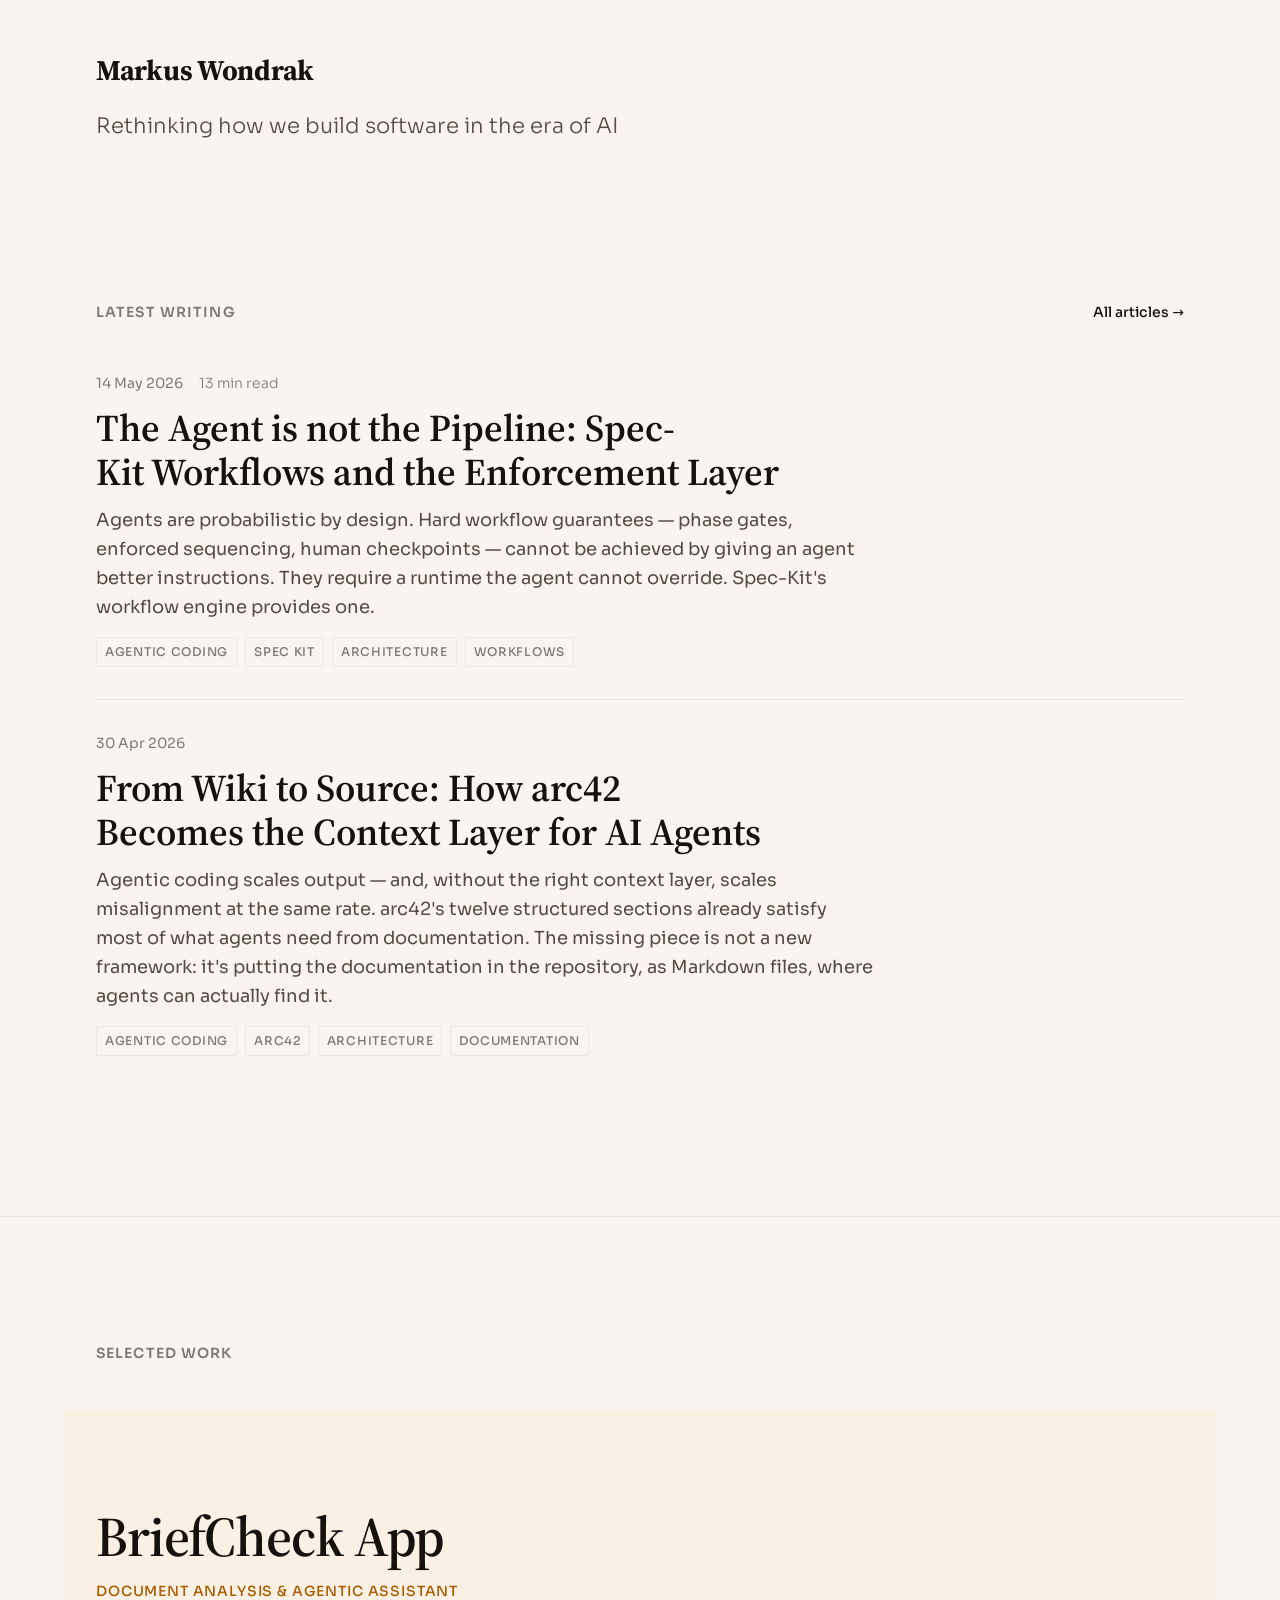
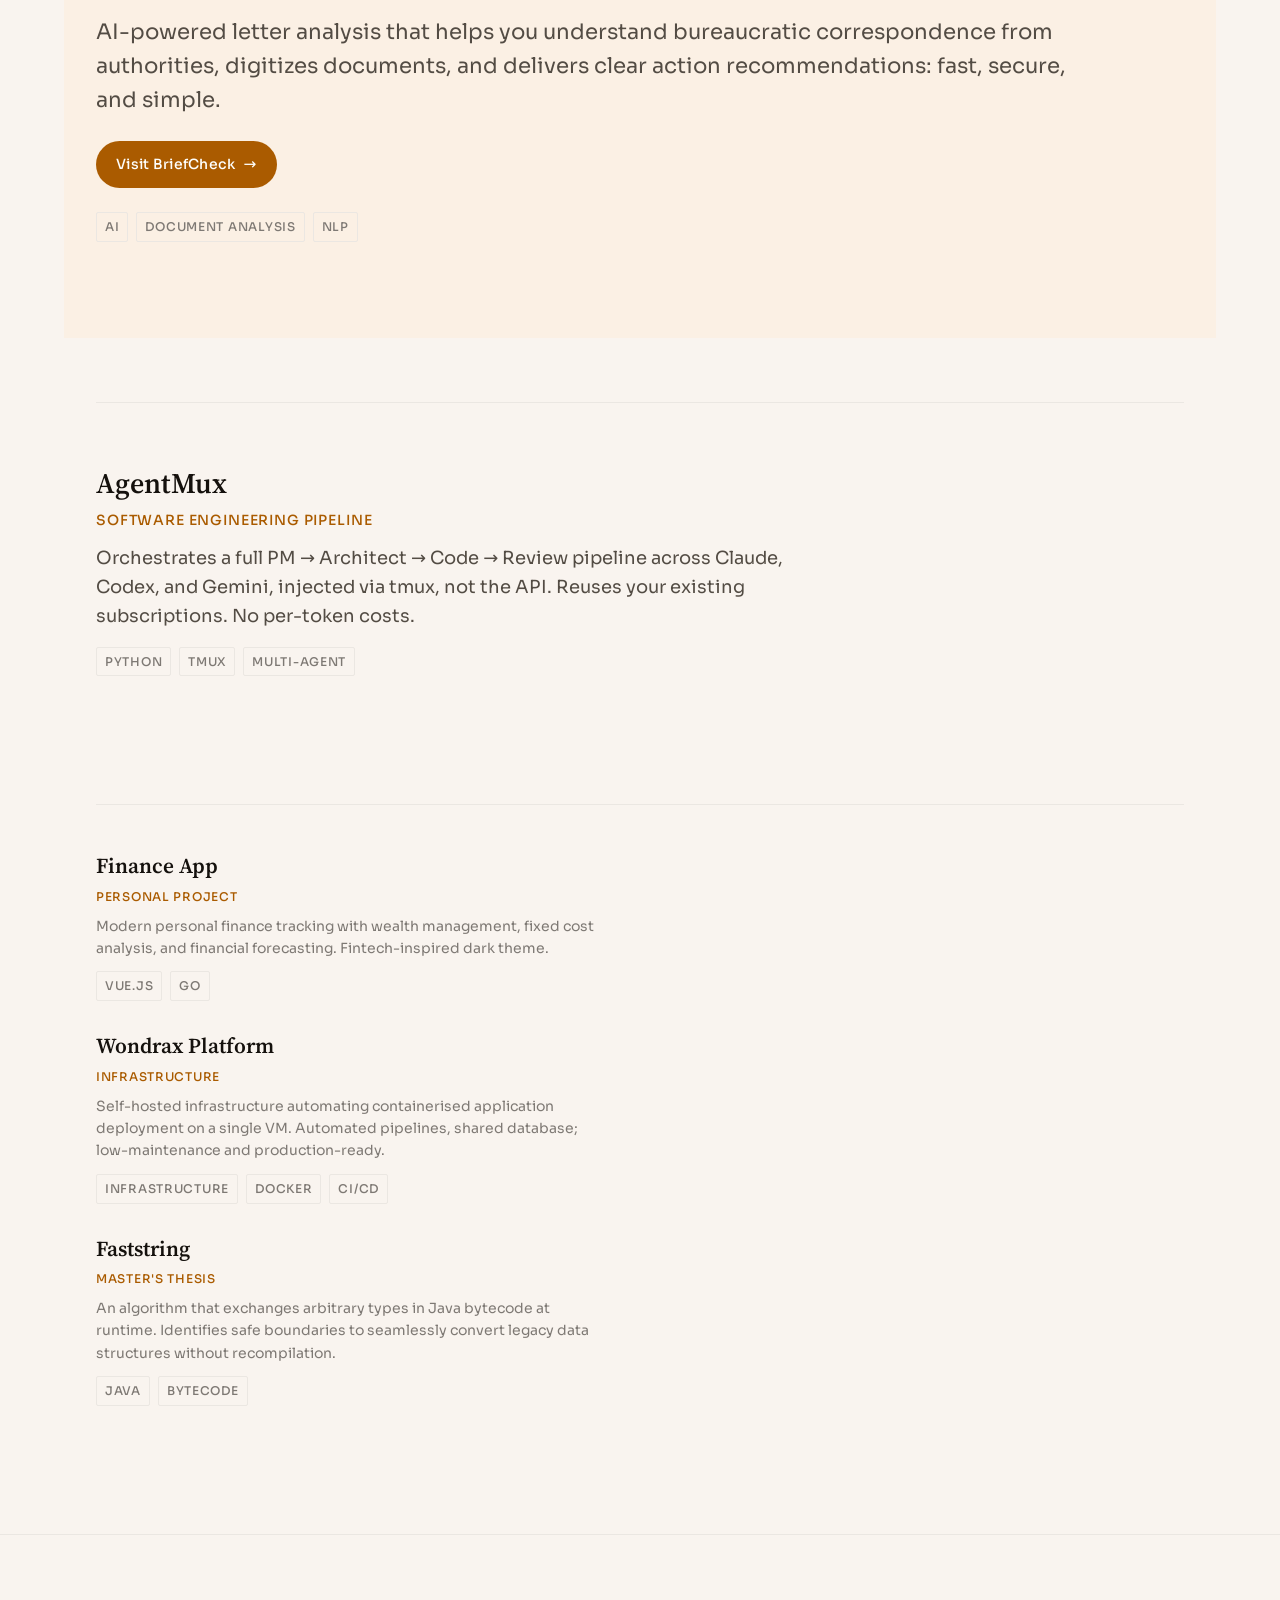
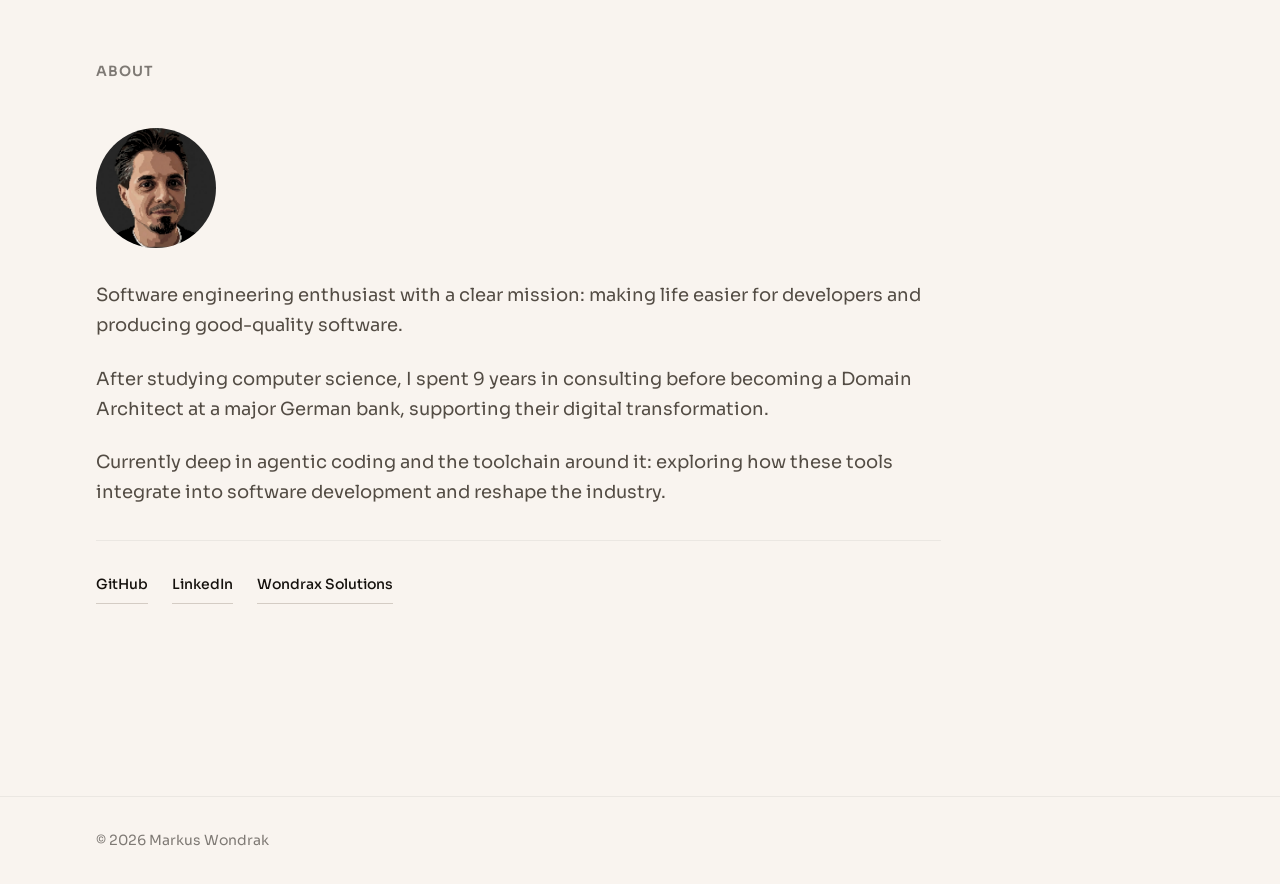
==== index.html @ ba55b4f7 "last fixes" ====
<!DOCTYPE html>
<html lang="en">
<head>
  <meta charset="UTF-8">
  <script>document.documentElement.classList.add('js-enabled');</script>
  <meta name="viewport" content="width=device-width, initial-scale=1.0">
  <title>Markus Wondrak — Domain Architect</title>
  <meta name="description" content="Markus Wondrak, Domain Architect & Software Engineering at Heart. Writing on agentic coding, software architecture, and building meaningful tools.">
  <link rel="icon" type="image/svg+xml" href="favicon.svg">
  <link rel="preconnect" href="https://fonts.googleapis.com">
  <link rel="preconnect" href="https://fonts.gstatic.com" crossorigin>
  <link href="https://fonts.googleapis.com/css2?family=Source+Serif+4:ital,opsz,wght@0,8..60,400;0,8..60,600;0,8..60,700;1,8..60,400&family=Sora:wght@300;400;500;600&display=swap" rel="stylesheet">
  <link rel="stylesheet" href="css/styles.css?v=4">
</head>
<body>
  <div class="page-wrapper">
    <header class="masthead">
    <div class="container">
      <a href="/" class="logo">Markus Wondrak</a>
      <p class="tagline">Rethinking how we build software in the era of AI</p>
    </div>
  </header>

  <main>
    <section class="section writing reveal" aria-labelledby="writing-heading">
      <div class="container">
        <div class="section-title-row">
          <h2 id="writing-heading" class="section-title">Latest Writing</h2>
          <a href="blog.html" class="section-title-link">All articles →</a>
        </div>
        <!-- ARTICLES:START -->
        <article class="article-teaser reveal">
          <div class="article-meta">
            <time datetime="2026-05-14">14 May 2026</time>
            <span class="reading-time">13 min read</span>
          </div>
          <h3 class="article-title">
            <a href="articles/deterministic-pipelines.html">The Agent is not the Pipeline: Spec-Kit Workflows and the Enforcement Layer</a>
          </h3>
          <p class="article-excerpt">Agents are probabilistic by design. Hard workflow guarantees — phase gates, enforced sequencing, human checkpoints — cannot be achieved by giving an agent better instructions. They require a runtime the agent cannot override. Spec-Kit&#x27;s workflow engine provides one.</p>
          <div class="article-tags">
            <span class="article-tag">Agentic Coding</span>
            <span class="article-tag">Spec Kit</span>
            <span class="article-tag">Architecture</span>
            <span class="article-tag">Workflows</span>
          </div>
        </article>

        <article class="article-teaser reveal">
          <div class="article-meta">
            <time datetime="2026-04-30">30 Apr 2026</time>
          </div>
          <h3 class="article-title">
            <a href="articles/documentation-agentic-coding.html">From Wiki to Source: How arc42 Becomes the Context Layer for AI Agents</a>
          </h3>
          <p class="article-excerpt">Agentic coding scales output — and, without the right context layer, scales misalignment at the same rate. arc42&#x27;s twelve structured sections already satisfy most of what agents need from documentation. The missing piece is not a new framework: it&#x27;s putting the documentation in the repository, as Markdown files, where agents can actually find it.</p>
          <div class="article-tags">
            <span class="article-tag">Agentic Coding</span>
            <span class="article-tag">arc42</span>
            <span class="article-tag">Architecture</span>
            <span class="article-tag">Documentation</span>
          </div>
        </article>
        <!-- ARTICLES:END -->
      </div>
    </section>

    <section class="section work reveal" aria-labelledby="work-heading">
      <div class="container">
        <h2 id="work-heading" class="section-title">Selected Work</h2>

        <div class="work-primary">
          <article class="work-item work-item--primary reveal">
            <h3 class="work-name">
              <a href="https://briefcheck.app/" target="_blank" rel="noopener noreferrer">BriefCheck App</a>
            </h3>
            <p class="work-role">Document Analysis & Agentic Assistant</p>
            <p class="work-description">AI-powered letter analysis that helps you understand bureaucratic correspondence from authorities, digitizes documents, and delivers clear action recommendations: fast, secure, and simple.</p>
            <a href="https://briefcheck.app/" class="work-cta" target="_blank" rel="noopener noreferrer">Visit BriefCheck</a>
            <div class="work-tags">
              <span class="work-tag">AI</span>
              <span class="work-tag">Document Analysis</span>
              <span class="work-tag">NLP</span>
            </div>
          </article>
        </div>

        <div class="work-secondary">
          <article class="work-item work-item--secondary reveal">
            <h3 class="work-name">
              <a href="https://github.com/markuswondrak/AgentMux/" target="_blank" rel="noopener noreferrer">AgentMux</a>
            </h3>
            <p class="work-role">Software Engineering Pipeline</p>
            <p class="work-description">Orchestrates a full PM → Architect → Code → Review pipeline across Claude, Codex, and Gemini, injected via tmux, not the API. Reuses your existing subscriptions. No per-token costs.</p>
            <div class="work-tags">
              <span class="work-tag">Python</span>
              <span class="work-tag">tmux</span>
              <span class="work-tag">Multi-Agent</span>
            </div>
          </article>
        </div>

        <div class="work-tertiary">
          <div class="work-list work-list--tertiary">
            <article class="work-item reveal">
              <h3 class="work-name">
                <a href="https://github.com/markuswondrak/finance-app" target="_blank" rel="noopener noreferrer">Finance App</a>
              </h3>
              <p class="work-role">Personal Project</p>
              <p class="work-description">Modern personal finance tracking with wealth management, fixed cost analysis, and financial forecasting. Fintech-inspired dark theme.</p>
              <div class="work-tags">
                <span class="work-tag">Vue.js</span>
                <span class="work-tag">Go</span>
              </div>
            </article>

            <article class="work-item reveal">
              <h3 class="work-name">
                <a href="https://github.com/markuswondrak/wondrax-plattform" target="_blank" rel="noopener noreferrer">Wondrax Platform</a>
              </h3>
              <p class="work-role">Infrastructure</p>
              <p class="work-description">Self-hosted infrastructure automating containerised application deployment on a single VM. Automated pipelines, shared database; low-maintenance and production-ready.</p>
              <div class="work-tags">
                <span class="work-tag">Infrastructure</span>
                <span class="work-tag">Docker</span>
                <span class="work-tag">CI/CD</span>
              </div>
            </article>

            <article class="work-item reveal">
              <h3 class="work-name">
                <a href="https://github.com/markuswondrak/faststring" target="_blank" rel="noopener noreferrer">Faststring</a>
              </h3>
              <p class="work-role">Master's Thesis</p>
              <p class="work-description">An algorithm that exchanges arbitrary types in Java bytecode at runtime. Identifies safe boundaries to seamlessly convert legacy data structures without recompilation.</p>
              <div class="work-tags">
                <span class="work-tag">Java</span>
                <span class="work-tag">Bytecode</span>
              </div>
            </article>
          </div>
        </div>
      </div>
    </section>

    <section class="section about reveal" aria-labelledby="about-heading">
      <div class="container">
        <h2 id="about-heading" class="section-title">About</h2>
        <div class="about-content">
          <img src="me.png" alt="Markus Wondrak" class="about-photo" width="120" height="120" loading="lazy">
          <p>Software engineering enthusiast with a clear mission: making life easier for developers and producing good-quality software.</p>
          <p>After studying computer science, I spent 9 years in consulting before becoming a Domain Architect at a major German bank, supporting their digital transformation.</p>
          <p>Currently deep in agentic coding and the toolchain around it: exploring how these tools integrate into software development and reshape the industry.</p>
          <div class="about-contact">
            <a href="https://github.com/markuswondrak" class="contact-link" target="_blank" rel="noopener noreferrer">GitHub</a>
            <a href="https://www.linkedin.com/in/markus-wondrak-53b1881a3/" class="contact-link" target="_blank" rel="noopener noreferrer">LinkedIn</a>
            <a href="https://wondrax-solutions.com" class="contact-link" target="_blank" rel="noopener noreferrer">Wondrax Solutions</a>
          </div>
        </div>
      </div>
    </section>
  </main>

  <footer class="site-footer">
    <div class="container">
      <p>© 2026 Markus Wondrak</p>
    </div>
  </footer>
  </div>

  <script>
    const revealElements = document.querySelectorAll('.reveal');
    if (revealElements.length > 0) {
      const revealObserver = new IntersectionObserver((entries) => {
        entries.forEach(entry => {
          if (entry.isIntersecting) {
            entry.target.classList.add('is-visible');
            revealObserver.unobserve(entry.target);
          }
        });
      }, {
        threshold: 0.1,
        rootMargin: '0px 0px -40px 0px'
      });
      revealElements.forEach(el => revealObserver.observe(el));
    }

    const magnetBtn = document.querySelector('.work-cta');
    if (magnetBtn) {
      const magnetRadius = 150;
      const magnetStrength = 0.3;

      magnetBtn.addEventListener('mousemove', (e) => {
        const rect = magnetBtn.getBoundingClientRect();
        const centerX = rect.left + rect.width / 2;
        const centerY = rect.top + rect.height / 2;
        const distX = e.clientX - centerX;
        const distY = e.clientY - centerY;
        const distance = Math.sqrt(distX * distX + distY * distY);

        if (distance < magnetRadius) {
          const factor = 1 - (distance / magnetRadius);
          const moveX = distX * magnetStrength * factor;
          const moveY = distY * magnetStrength * factor;
          magnetBtn.style.transform = `translate(${moveX}px, ${moveY}px)`;
        }
      });

      magnetBtn.addEventListener('mouseleave', () => {
        magnetBtn.style.transform = '';
      });
    }
  </script>
</body>
</html>
---- css/styles.css ----
:root {
  /* Color System - OKLCH, warm neutrals tinted toward ochre */
  --color-bg: oklch(97% 0.008 70);
  --color-bg-elevated: oklch(100% 0.005 70);
  --color-text: oklch(18% 0.01 70);
  --color-text-secondary: oklch(42% 0.015 70);
  --color-text-tertiary: oklch(58% 0.01 70);
  --color-accent: oklch(55% 0.16 70);
  --color-accent-hover: oklch(48% 0.18 70);
  --color-accent-subtle: oklch(94% 0.04 70);
  --color-border: oklch(85% 0.015 70);
  --color-border-subtle: oklch(93% 0.008 70);

  /* Typography */
  --font-display: "Source Serif 4", Georgia, "Times New Roman", serif;
  --font-body: Sora, -apple-system, BlinkMacSystemFont, "Segoe UI", system-ui, sans-serif;

  /* Type Scale - Perfect Fourth (1.333) */
  --text-xs: 0.75rem;
  --text-sm: 0.875rem;
  --text-base: 1.125rem;
  --text-lg: 1.333rem;
  --text-xl: 1.777rem;
  --text-2xl: 2.369rem;
  --text-3xl: clamp(2.369rem, 5vw + 1rem, 3.157rem);

  /* Spacing - 4pt base */
  --space-1: 0.25rem;
  --space-2: 0.5rem;
  --space-3: 0.75rem;
  --space-4: 1rem;
  --space-5: 1.25rem;
  --space-6: 1.5rem;
  --space-8: 2rem;
  --space-12: 3rem;
  --space-16: 4rem;
  --space-24: 6rem;
  --space-32: 8rem;

  /* Layout */
  --container-max: 72rem;
  --container-narrow: 65ch;
  --radius-sm: 2px;
  --radius-md: 4px;

  /* Motion */
  --ease-out: cubic-bezier(0.25, 1, 0.5, 1);
  --duration-fast: 150ms;
  --duration-base: 250ms;
}

/* Reset */
*, *::before, *::after {
  box-sizing: border-box;
  margin: 0;
  padding: 0;
}

html {
  font-size: 100%;
  -webkit-font-smoothing: antialiased;
  -moz-osx-font-smoothing: grayscale;
  text-rendering: optimizeLegibility;
  scroll-behavior: smooth;
}

body {
  font-family: var(--font-body);
  font-size: var(--text-base);
  font-weight: 400;
  line-height: 1.65;
  color: var(--color-text);
  background-color: var(--color-bg);
  min-height: 100vh;
}

/* Page wrapper */
.page-wrapper {
  position: relative;
  min-height: 100vh;
}

/* Typography */
h1, h2, h3, h4 {
  font-family: var(--font-display);
  font-weight: 600;
  line-height: 1.2;
  text-wrap: balance;
  color: var(--color-text);
}

h1 { font-size: var(--text-3xl); }
h2 { font-size: var(--text-2xl); }
h3 { font-size: var(--text-xl); }

p {
  text-wrap: pretty;
  max-width: var(--container-narrow);
}

a {
  color: var(--color-accent);
  text-decoration: none;
  transition: color var(--duration-fast) var(--ease-out);
}

a:hover {
  color: var(--color-accent-hover);
  text-decoration: underline;
  text-underline-offset: 0.15em;
}

a:focus-visible {
  outline: 2px solid var(--color-accent);
  outline-offset: 2px;
  border-radius: var(--radius-sm);
}

/* Reading Progress Indicator */
.reading-progress {
  position: fixed;
  top: 0;
  left: 0;
  width: 0%;
  height: 3px;
  background: var(--color-accent);
  z-index: 1000;
  transition: width 0.1s linear;
}

/* Layout */
.container {
  width: 100%;
  max-width: var(--container-max);
  margin-inline: auto;
  padding-inline: var(--space-6);
}

.container--narrow {
  max-width: var(--container-narrow);
}

.section {
  padding-block: var(--space-32);
}

.section + .section {
  border-top: 1px solid var(--color-border-subtle);
}

/* Masthead */
.masthead {
  padding-block: var(--space-12) var(--space-8);
}

.masthead--compact {
  padding-block: var(--space-6);
}

.logo {
  font-family: var(--font-display);
  font-size: var(--text-xl);
  font-weight: 700;
  color: var(--color-text);
  text-decoration: none;
  letter-spacing: -0.01em;
}

.logo:hover {
  color: var(--color-accent);
  text-decoration: none;
}

.tagline {
  font-family: var(--font-body);
  font-size: var(--text-lg);
  font-weight: 300;
  color: var(--color-text-secondary);
  margin-top: var(--space-4);
  line-height: 1.4;
  max-width: 45ch;
}

/* Section Titles */
.section-title-row {
  display: flex;
  align-items: baseline;
  justify-content: space-between;
  gap: var(--space-6);
  margin-bottom: var(--space-12);
}

.section-title {
  font-size: var(--text-sm);
  font-family: var(--font-body);
  font-weight: 600;
  text-transform: uppercase;
  letter-spacing: 0.08em;
  color: var(--color-text-tertiary);
  margin-bottom: var(--space-12);
}

.section-title-row .section-title {
  margin-bottom: 0;
}

.section-title-link {
  font-size: var(--text-sm);
  font-family: var(--font-body);
  font-weight: 500;
  color: var(--color-text);
  text-decoration: none;
  white-space: nowrap;
}

.section-title-link:hover {
  color: var(--color-accent);
  text-decoration: none;
}

/* Article Teasers */
.article-teaser {
  padding-block: var(--space-8);
  border-bottom: 1px solid var(--color-border-subtle);
}

.article-teaser:first-of-type {
  padding-top: 0;
}

.article-teaser:last-child {
  border-bottom: none;
}

.article-meta {
  font-size: var(--text-sm);
  color: var(--color-text-tertiary);
  margin-bottom: var(--space-3);
  display: flex;
  gap: var(--space-4);
  align-items: center;
}

.reading-time {
  font-weight: 300;
}

.article-teaser .article-title {
  font-size: var(--text-2xl);
  font-weight: 600;
  margin-bottom: var(--space-3);
  line-height: 1.15;
}

.article-teaser .article-title a {
  color: var(--color-text);
  text-decoration: none;
}

.article-teaser .article-title a:hover {
  color: var(--color-accent);
  text-decoration: none;
}

.article-excerpt {
  font-size: var(--text-base);
  color: var(--color-text-secondary);
  line-height: 1.6;
  max-width: 60ch;
  margin-bottom: var(--space-4);
}

/* Tags */
.article-tags,
.work-tags {
  display: flex;
  flex-wrap: wrap;
  gap: var(--space-2);
}

.article-tag,
.work-tag {
  font-family: var(--font-body);
  font-size: var(--text-xs);
  font-weight: 500;
  letter-spacing: 0.06em;
  text-transform: uppercase;
  color: var(--color-text-tertiary);
  border: 1px solid var(--color-border-subtle);
  padding: var(--space-1) var(--space-2);
  border-radius: var(--radius-sm);
}

/* Work Section */
.work-list {
  display: grid;
  gap: var(--space-12);
}

.work-item {
  padding-bottom: var(--space-8);
  border-bottom: 1px solid var(--color-border-subtle);
}

.work-item:last-child {
  border-bottom: none;
  padding-bottom: 0;
}

/* Work Hierarchy */

.work-primary {
  background-color: oklch(96% 0.02 70);
  margin-inline: calc(-1 * var(--space-6));
  padding: var(--space-24) var(--space-6);
  margin-bottom: var(--space-16);
}

.work-item--primary .work-name {
  font-size: clamp(2.369rem, 5vw + 1rem, 3.5rem);
  line-height: 1.1;
  letter-spacing: -0.02em;
  margin-bottom: var(--space-3);
}

.work-item--primary .work-description {
  max-width: 65ch;
  font-size: var(--text-lg);
  line-height: 1.6;
  margin-bottom: var(--space-6);
}

.work-cta {
  display: inline-flex;
  align-items: center;
  gap: var(--space-2);
  font-family: var(--font-body);
  font-size: var(--text-sm);
  font-weight: 500;
  letter-spacing: 0.02em;
  color: var(--color-bg-elevated);
  background-color: var(--color-accent);
  padding: var(--space-3) var(--space-5);
  border-radius: 999px;
  text-decoration: none;
  margin-bottom: var(--space-6);
  transition: background-color var(--duration-fast) var(--ease-out), transform var(--duration-base) var(--ease-out);
  will-change: transform;
}

.work-cta:focus-visible {
  outline: 2px solid var(--color-accent);
  outline-offset: 3px;
  border-radius: 999px;
  text-decoration: none;
}

.work-cta:active {
  transform: scale(0.97);
}

.work-cta::after {
  content: '\2192';
  font-family: system-ui, -apple-system, BlinkMacSystemFont, 'Segoe UI', sans-serif;
  font-size: 1.1em;
  line-height: 1;
}

.work-cta:hover {
  background-color: var(--color-accent-hover);
  color: var(--color-bg-elevated);
  text-decoration: none;
}

.work-secondary {
  padding-block: var(--space-16);
  border-top: 1px solid var(--color-border-subtle);
  margin-bottom: var(--space-16);
}

.work-item--secondary .work-name {
  font-size: var(--text-xl);
}

.work-tertiary {
  border-top: 1px solid var(--color-border-subtle);
  padding-top: var(--space-12);
}

.work-list--tertiary {
  gap: var(--space-8);
}

.work-list--tertiary .work-item {
  border-bottom: none;
  padding-bottom: 0;
}

.work-list--tertiary .work-name {
  font-size: var(--text-lg);
  margin-bottom: var(--space-2);
}

.work-list--tertiary .work-role {
  font-size: var(--text-xs);
  margin-bottom: var(--space-2);
}

.work-list--tertiary .work-description {
  font-size: var(--text-sm);
  color: var(--color-text-tertiary);
  max-width: 50ch;
  margin-bottom: var(--space-3);
}

.work-name {
  font-size: var(--text-xl);
  font-weight: 600;
  margin-bottom: var(--space-2);
}

.work-name a {
  color: var(--color-text);
  text-decoration: none;
}

.work-name a:hover {
  color: var(--color-accent);
  text-decoration: none;
}

.work-role {
  font-size: var(--text-sm);
  font-weight: 500;
  color: var(--color-accent);
  text-transform: uppercase;
  letter-spacing: 0.06em;
  margin-bottom: var(--space-3);
}

.work-description {
  color: var(--color-text-secondary);
  line-height: 1.6;
  max-width: 55ch;
  margin-bottom: var(--space-4);
}

/* About Section */
.about-content {
  max-width: var(--container-narrow);
}

.about-photo {
  width: 120px;
  height: 120px;
  object-fit: cover;
  border-radius: 50%;
  margin-bottom: var(--space-6);
  filter: grayscale(30%) contrast(1.05);
}

.about-content p {
  margin-bottom: var(--space-6);
  color: var(--color-text-secondary);
}

.about-content p:last-of-type {
  margin-bottom: var(--space-8);
}

.about-contact {
  display: flex;
  flex-wrap: wrap;
  gap: var(--space-6);
  padding-top: var(--space-6);
  border-top: 1px solid var(--color-border-subtle);
}

.contact-link {
  font-size: var(--text-sm);
  font-weight: 500;
  color: var(--color-text);
  text-decoration: none;
  padding: var(--space-2) 0;
  position: relative;
}

.contact-link::after {
  content: '';
  position: absolute;
  bottom: 0;
  left: 0;
  width: 100%;
  height: 1px;
  background-color: var(--color-border);
  transition: background-color var(--duration-fast) var(--ease-out);
}

.contact-link:hover {
  color: var(--color-accent);
  text-decoration: none;
}

.contact-link:hover::after {
  background-color: var(--color-accent);
}

/* Footer */
.site-footer {
  padding-block: var(--space-8);
  border-top: 1px solid var(--color-border-subtle);
  margin-top: var(--space-16);
}

.site-footer p {
  font-size: var(--text-sm);
  color: var(--color-text-tertiary);
  max-width: none;
}

/* Article Page */
.article-page {
  padding-block: var(--space-8) var(--space-24);
}

.article-header {
  margin-bottom: var(--space-16);
  padding-bottom: var(--space-8);
}

.article-header .article-meta {
  margin-bottom: var(--space-6);
  font-size: var(--text-sm);
}

.article-headline {
  font-size: clamp(2.369rem, 6vw + 1rem, 3.5rem);
  font-weight: 700;
  line-height: 1.1;
  margin-bottom: var(--space-6);
  letter-spacing: -0.02em;
}

.article-lead {
  font-size: var(--text-lg);
  font-weight: 300;
  color: var(--color-text-secondary);
  line-height: 1.5;
  max-width: 55ch;
}

/* Article Hero Image */
.article-hero {
  margin-top: var(--space-8);
  margin-bottom: var(--space-12);
  border-radius: var(--radius-md);
  overflow: hidden;
  cursor: zoom-in;
}

.article-hero img {
  display: block;
  width: 100%;
  max-height: 600px;
  height: auto;
  transition: transform var(--duration-base) var(--ease-out);
}

.article-hero:hover img {
  transform: scale(1.02);
}

/* Lightbox */
.lightbox {
  position: fixed;
  top: 0;
  left: 0;
  width: 100%;
  height: 100%;
  background: rgba(0, 0, 0, 0.9);
  display: flex;
  align-items: center;
  justify-content: center;
  z-index: 1000;
  opacity: 0;
  visibility: hidden;
  transition: opacity var(--duration-base) var(--ease-out), visibility var(--duration-base) var(--ease-out);
  cursor: zoom-out;
}

.lightbox.is-active {
  opacity: 1;
  visibility: visible;
}

.lightbox img {
  max-width: 90vw;
  max-height: 90vh;
  object-fit: contain;
  border-radius: var(--radius-md);
}

/* Article Body */
.article-body {
  font-family: var(--font-display);
  font-size: var(--text-base);
  line-height: 1.75;
}

.article-body p {
  margin-bottom: var(--space-6);
  max-width: var(--container-narrow);
}

.article-body .lead {
  font-size: var(--text-lg);
  font-weight: 400;
  color: var(--color-text-secondary);
  margin-bottom: var(--space-8);
}

.article-body h2 {
  font-family: var(--font-display);
  font-size: var(--text-xl);
  font-weight: 600;
  margin-top: var(--space-16);
  margin-bottom: var(--space-6);
  line-height: 1.2;
}

.article-body h3 {
  font-family: var(--font-display);
  font-size: var(--text-lg);
  font-weight: 600;
  margin-top: var(--space-8);
  margin-bottom: var(--space-4);
  line-height: 1.3;
}

.article-body strong {
  color: var(--color-text);
  font-weight: 600;
}

.article-body em {
  font-style: italic;
}

.article-body ul,
.article-body ol {
  margin-bottom: var(--space-6);
  padding-left: var(--space-6);
}

.article-body li {
  margin-bottom: var(--space-2);
  max-width: var(--container-narrow);
}

.article-body blockquote {
  padding: var(--space-6) 0;
  margin: var(--space-8) 0;
  border-top: 1px solid var(--color-border);
  border-bottom: 1px solid var(--color-border);
  color: var(--color-text-secondary);
  font-style: italic;
}

.article-body blockquote > p:last-child {
  margin-bottom: 0;
}

.article-body code {
  font-family: "SF Mono", "Fira Code", "Cascadia Code", ui-monospace, monospace;
  font-size: 0.85em;
  background: var(--color-accent-subtle);
  padding: var(--space-1) var(--space-2);
  border-radius: var(--radius-sm);
  color: var(--color-text);
}

.article-body pre {
  background: var(--color-text);
  color: var(--color-bg);
  padding: var(--space-6);
  border-radius: var(--radius-md);
  overflow-x: auto;
  margin: var(--space-8) 0;
  font-size: var(--text-sm);
  line-height: 1.6;
}

.article-body pre code {
  background: none;
  padding: 0;
  color: inherit;
  font-size: inherit;
}

.article-body hr {
  display: none;
}

.article-body a {
  font-weight: 500;
  text-decoration: underline;
  text-underline-offset: 0.15em;
  text-decoration-color: var(--color-border);
  transition: text-decoration-color var(--duration-fast) var(--ease-out);
}

.article-body a:hover {
  text-decoration-color: var(--color-accent);
}

/* Footnotes */
.article-body .footnote-ref {
  font-size: 0.75em;
  vertical-align: super;
  line-height: 0;
  text-decoration: none;
}

.article-body .footnote {
  font-size: var(--text-sm);
  color: var(--color-text-tertiary);
  line-height: 1.6;
  border-top: 1px solid var(--color-border-subtle);
  margin-top: var(--space-16);
  padding-top: var(--space-6);
}

.article-body .footnote ol {
  padding-left: var(--space-4);
}

.article-body .footnote li {
  margin-bottom: var(--space-3);
}

.article-body .footnote p {
  margin-bottom: var(--space-1);
  max-width: 60ch;
}

.article-body .footnote > hr {
  display: none;
}

/* Article Tags */
.article-body .article-tags {
  margin-top: var(--space-6);
}

/* Mermaid Diagrams */
.article-body pre.mermaid {
  background: var(--color-accent-subtle);
  color: var(--color-text-secondary);
  border: 1px solid var(--color-border-subtle);
}

.article-body div.mermaid {
  margin: var(--space-8) 0;
  padding: var(--space-4) var(--space-6);
  background: var(--color-accent-subtle);
  border: 1px solid var(--color-border-subtle);
  border-radius: var(--radius-md);
  overflow-x: auto;
}

.article-body .mermaid svg {
  width: 100%;
  height: auto;
  display: block;
}

/* Article Footer */
.article-footer {
  margin-top: var(--space-24);
  padding-top: var(--space-8);
  border-top: 1px solid var(--color-border-subtle);
}

.back-link {
  font-family: var(--font-body);
  font-size: var(--text-sm);
  font-weight: 500;
  color: var(--color-text-secondary);
}

.back-link:hover {
  color: var(--color-accent);
}

/* Scroll Reveal */
.js-enabled .reveal {
  opacity: 0;
  transform: translateY(32px);
  transition: opacity 0.8s var(--ease-out), transform 0.8s var(--ease-out);
}

.js-enabled .reveal.is-visible {
  opacity: 1;
  transform: translateY(0);
}

/* Reduced Motion */
@media (prefers-reduced-motion: reduce) {
  *, *::before, *::after {
    animation-duration: 0.01ms !important;
    animation-iteration-count: 1 !important;
    transition-duration: 0.01ms !important;
  }

  .js-enabled .reveal {
    opacity: 1;
    transform: none;
  }

  html {
    scroll-behavior: auto;
  }
}

/* Responsive */
@media (max-width: 640px) {
  :root {
    --text-base: 1rem;
    --space-32: 5rem;
    --space-24: 4rem;
  }

  .masthead {
    padding-block: var(--space-8) var(--space-6);
  }

  .tagline {
    font-size: var(--text-base);
  }

  .section {
    padding-block: var(--space-16);
  }

  .article-teaser .article-title {
    font-size: var(--text-xl);
  }

  .about-contact {
    flex-direction: column;
    gap: var(--space-3);
  }

  .article-headline {
    font-size: var(--text-2xl);
  }

  .about-photo {
    width: 100px;
    height: 100px;
  }
}

@media (min-width: 1024px) {
  .container {
    padding-inline: var(--space-8);
  }

  .work-primary {
    margin-inline: calc(-1 * var(--space-8));
    padding-inline: var(--space-8);
  }

}

/* Print */
@media print {
  .masthead--compact,
  .site-footer,
  .about-contact,
  .reading-progress {
    display: none;
  }

  body {
    font-size: 11pt;
    line-height: 1.5;
    color: #000;
    background: #fff;
  }

  a {
    color: #000;
    text-decoration: underline;
  }

  .article-body {
    font-family: Georgia, "Times New Roman", serif;
  }
}
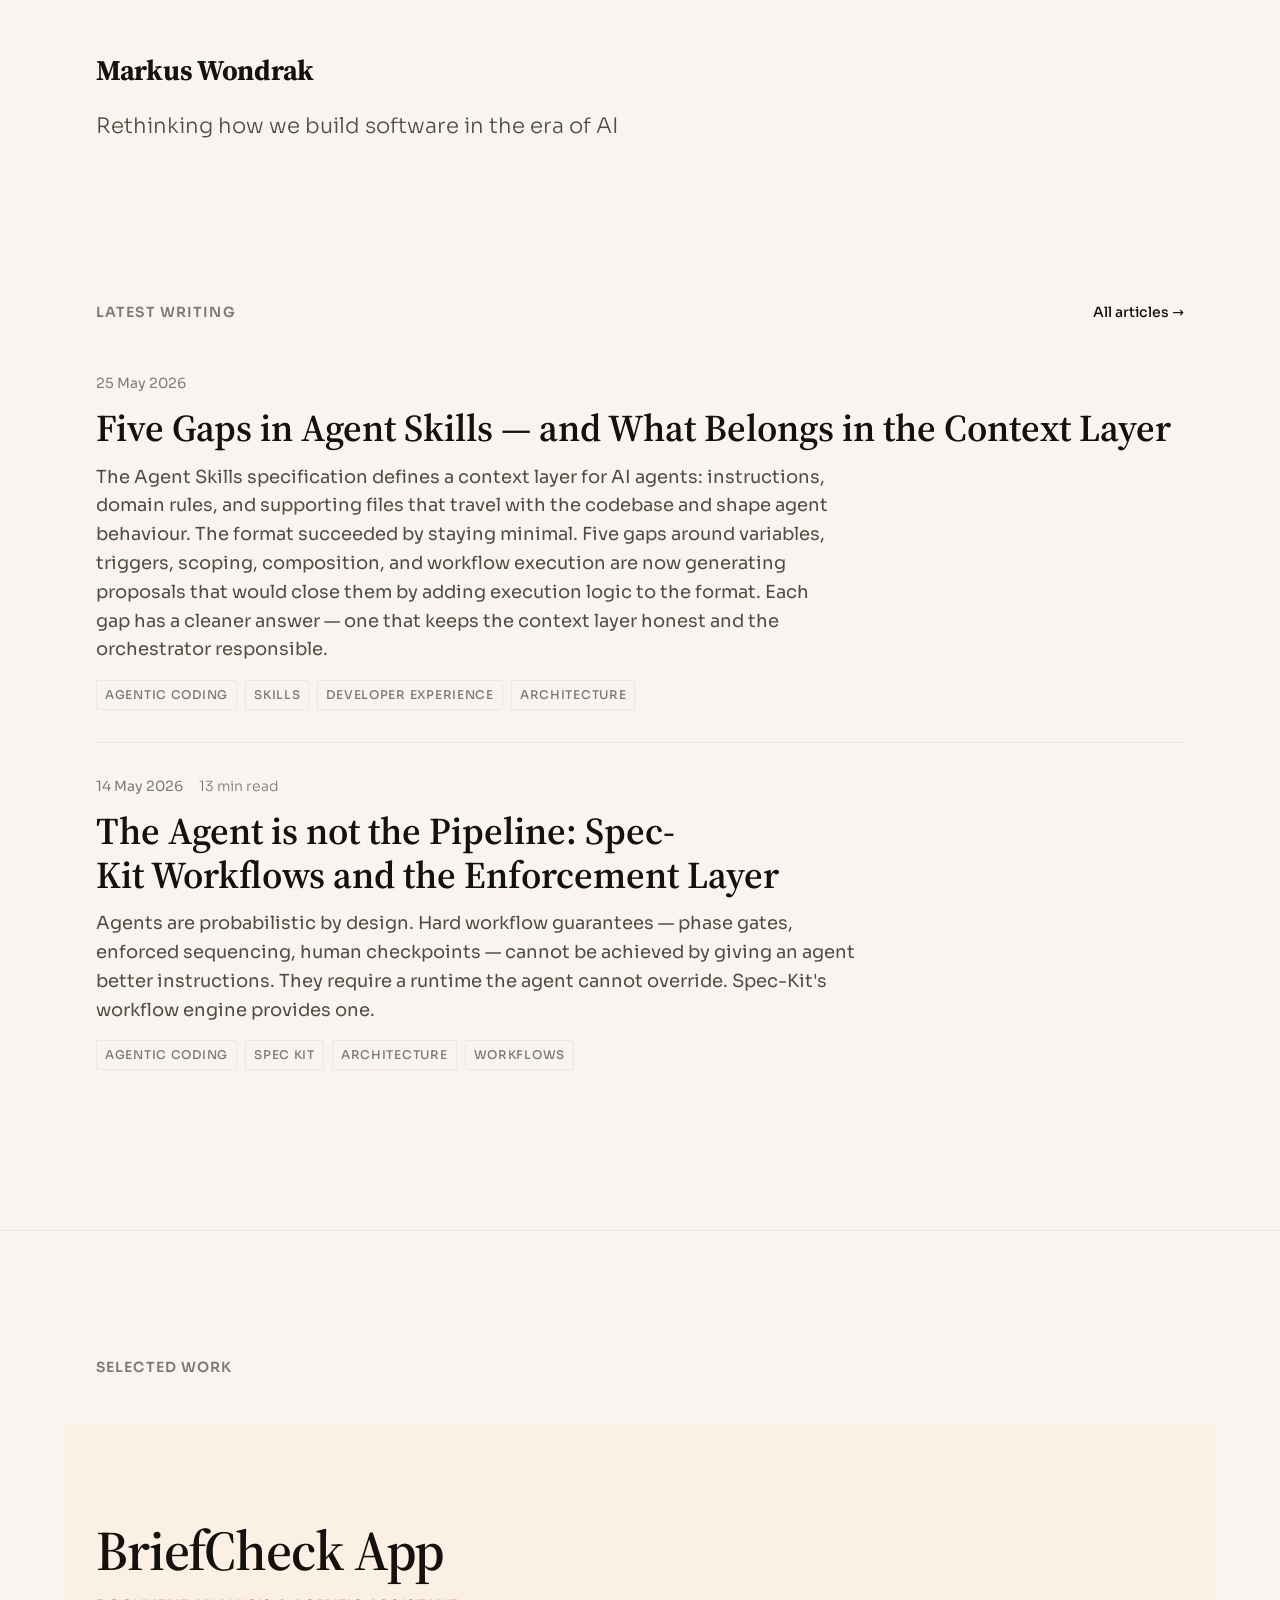
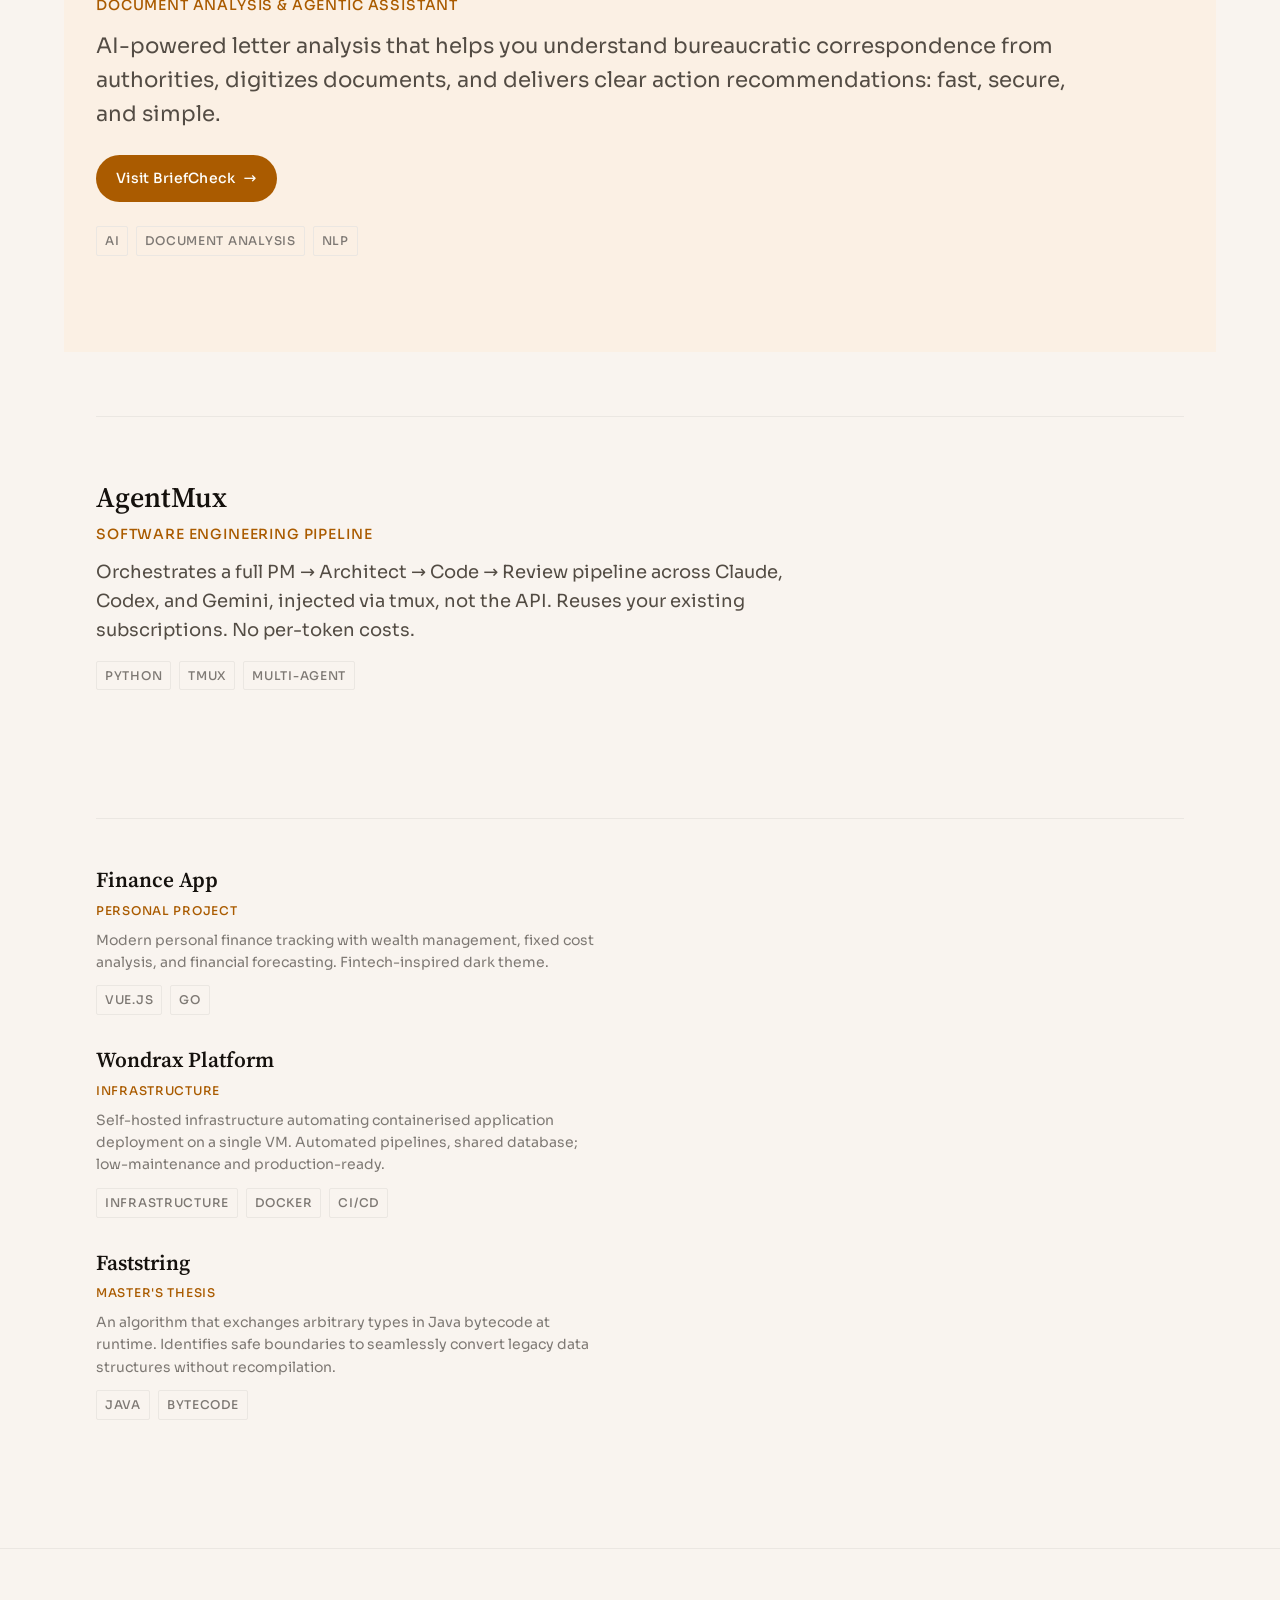
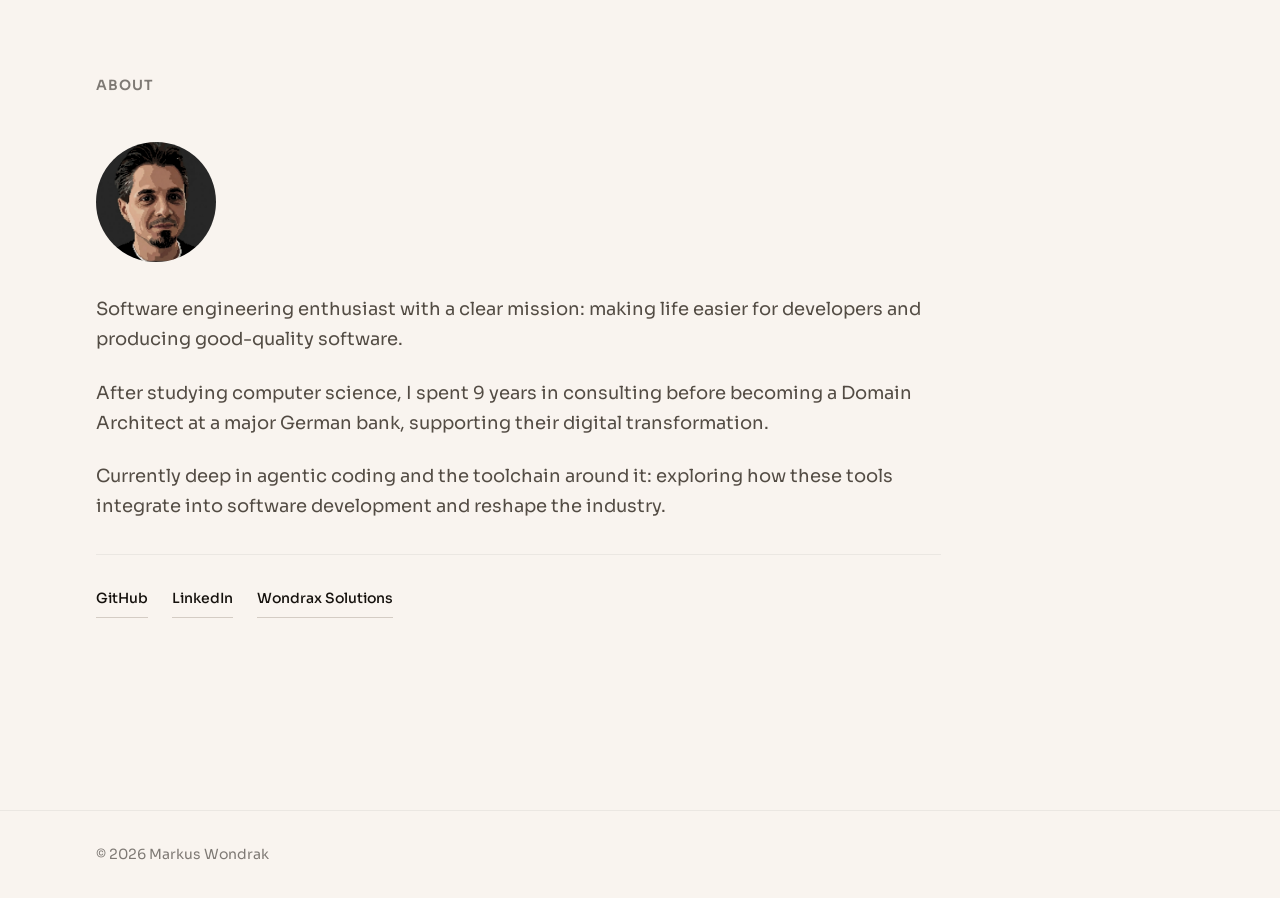
==== commit 93d9db02: "generate image" ====
--- a/index.html
+++ b/index.html
@@ -31,6 +31,22 @@
         <!-- ARTICLES:START -->
         <article class="article-teaser reveal">
           <div class="article-meta">
+            <time datetime="2026-05-25">25 May 2026</time>
+          </div>
+          <h3 class="article-title">
+            <a href="articles/agent-skills-gaps.html">Five Gaps in Agent Skills — and What Belongs in the Context Layer</a>
+          </h3>
+          <p class="article-excerpt">The Agent Skills specification defines a context layer for AI agents: instructions, domain rules, and supporting files that travel with the codebase and shape agent behaviour. The format succeeded by staying minimal. Five gaps around variables, triggers, scoping, composition, and workflow execution are now generating proposals that would close them by adding execution logic to the format. Each gap has a cleaner answer — one that keeps the context layer honest and the orchestrator responsible.</p>
+          <div class="article-tags">
+            <span class="article-tag">Agentic Coding</span>
+            <span class="article-tag">Skills</span>
+            <span class="article-tag">Developer Experience</span>
+            <span class="article-tag">Architecture</span>
+          </div>
+        </article>
+
+        <article class="article-teaser reveal">
+          <div class="article-meta">
             <time datetime="2026-05-14">14 May 2026</time>
             <span class="reading-time">13 min read</span>
           </div>
@@ -43,22 +59,6 @@
             <span class="article-tag">Spec Kit</span>
             <span class="article-tag">Architecture</span>
             <span class="article-tag">Workflows</span>
-          </div>
-        </article>
-
-        <article class="article-teaser reveal">
-          <div class="article-meta">
-            <time datetime="2026-04-30">30 Apr 2026</time>
-          </div>
-          <h3 class="article-title">
-            <a href="articles/documentation-agentic-coding.html">From Wiki to Source: How arc42 Becomes the Context Layer for AI Agents</a>
-          </h3>
-          <p class="article-excerpt">Agentic coding scales output — and, without the right context layer, scales misalignment at the same rate. arc42&#x27;s twelve structured sections already satisfy most of what agents need from documentation. The missing piece is not a new framework: it&#x27;s putting the documentation in the repository, as Markdown files, where agents can actually find it.</p>
-          <div class="article-tags">
-            <span class="article-tag">Agentic Coding</span>
-            <span class="article-tag">arc42</span>
-            <span class="article-tag">Architecture</span>
-            <span class="article-tag">Documentation</span>
           </div>
         </article>
         <!-- ARTICLES:END -->
--- a/css/styles.css
+++ b/css/styles.css
@@ -680,14 +680,15 @@
 }
 
 .article-body pre {
+  font-family: "SF Mono", "Fira Code", "Cascadia Code", ui-monospace, monospace;
   background: var(--color-text);
   color: var(--color-bg);
   padding: var(--space-6);
-  border-radius: var(--radius-md);
   overflow-x: auto;
   margin: var(--space-8) 0;
   font-size: var(--text-sm);
-  line-height: 1.6;
+  line-height: 1.7;
+  tab-size: 2;
 }
 
 .article-body pre code {
@@ -695,6 +696,90 @@
   padding: 0;
   color: inherit;
   font-size: inherit;
+}
+
+/* ============================================
+   BREAKOUT LAYOUT: Code blocks get more space
+   ============================================ */
+
+/* Widen the article body container */
+.article-body .container--narrow {
+  display: grid;
+  grid-template-columns:
+    [full-start] minmax(var(--space-6), 1fr)
+    [content-start] min(65ch, 100%)
+    [content-end] minmax(var(--space-6), 1fr)
+    [full-end];
+  padding-inline: 0;
+  max-width: var(--container-max);
+}
+
+/* Default: all children sit in the content column */
+.article-body .container--narrow > * {
+  grid-column: content;
+}
+
+/* Breakout elements: span all columns for full width */
+.article-body .container--narrow > .codehilite,
+.article-body .container--narrow > pre,
+.article-body .container--narrow > div.mermaid {
+  grid-column: full;
+  margin: 0;
+  border-radius: 0;
+}
+
+/* Re-apply vertical margins for breakout elements */
+.article-body .container--narrow > .codehilite,
+.article-body .container--narrow > pre {
+  margin-top: var(--space-8);
+  margin-bottom: var(--space-8);
+}
+
+.article-body .container--narrow > div.mermaid {
+  margin-top: var(--space-8);
+  margin-bottom: var(--space-8);
+}
+
+/* On mobile, keep some rounding for comfort */
+@media (max-width: 640px) {
+  .article-body .container--narrow > .codehilite,
+  .article-body .container--narrow > pre,
+  .article-body .container--narrow > div.mermaid {
+    border-radius: var(--radius-md);
+  }
+}
+
+/* Copy button for code blocks */
+.code-copy-btn {
+  position: absolute;
+  top: var(--space-3);
+  right: var(--space-3);
+  display: flex;
+  align-items: center;
+  justify-content: center;
+  width: 2rem;
+  height: 2rem;
+  background: rgba(243, 239, 230, 0.08);
+  border: 1px solid rgba(243, 239, 230, 0.12);
+  border-radius: var(--radius-sm);
+  color: rgba(243, 239, 230, 0.5);
+  cursor: pointer;
+  opacity: 0;
+  transition: opacity 0.2s ease, background 0.2s ease;
+}
+
+.codehilite:hover .code-copy-btn,
+.codehilite:focus-within .code-copy-btn {
+  opacity: 1;
+}
+
+.code-copy-btn:hover {
+  background: rgba(243, 239, 230, 0.15);
+  color: rgba(243, 239, 230, 0.8);
+}
+
+.code-copy-btn:active {
+  transform: scale(0.95);
 }
 
 .article-body hr {
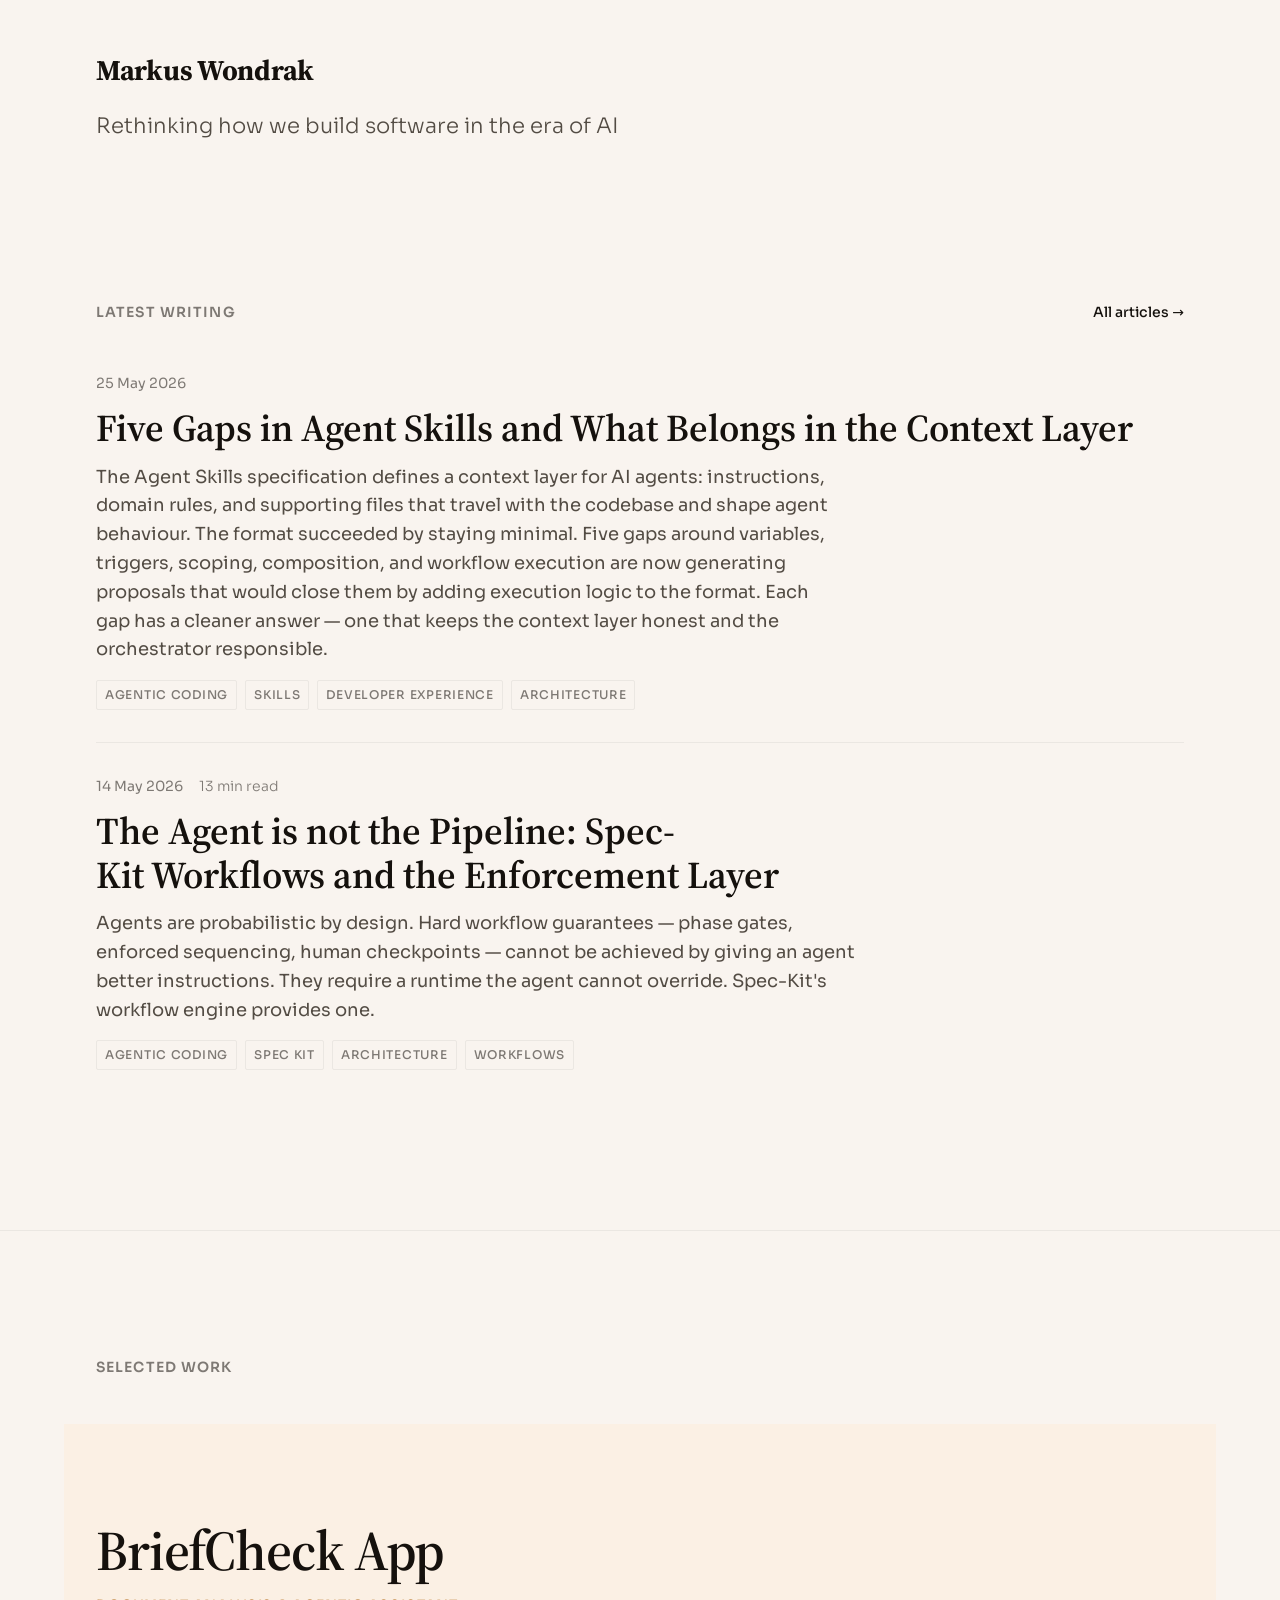
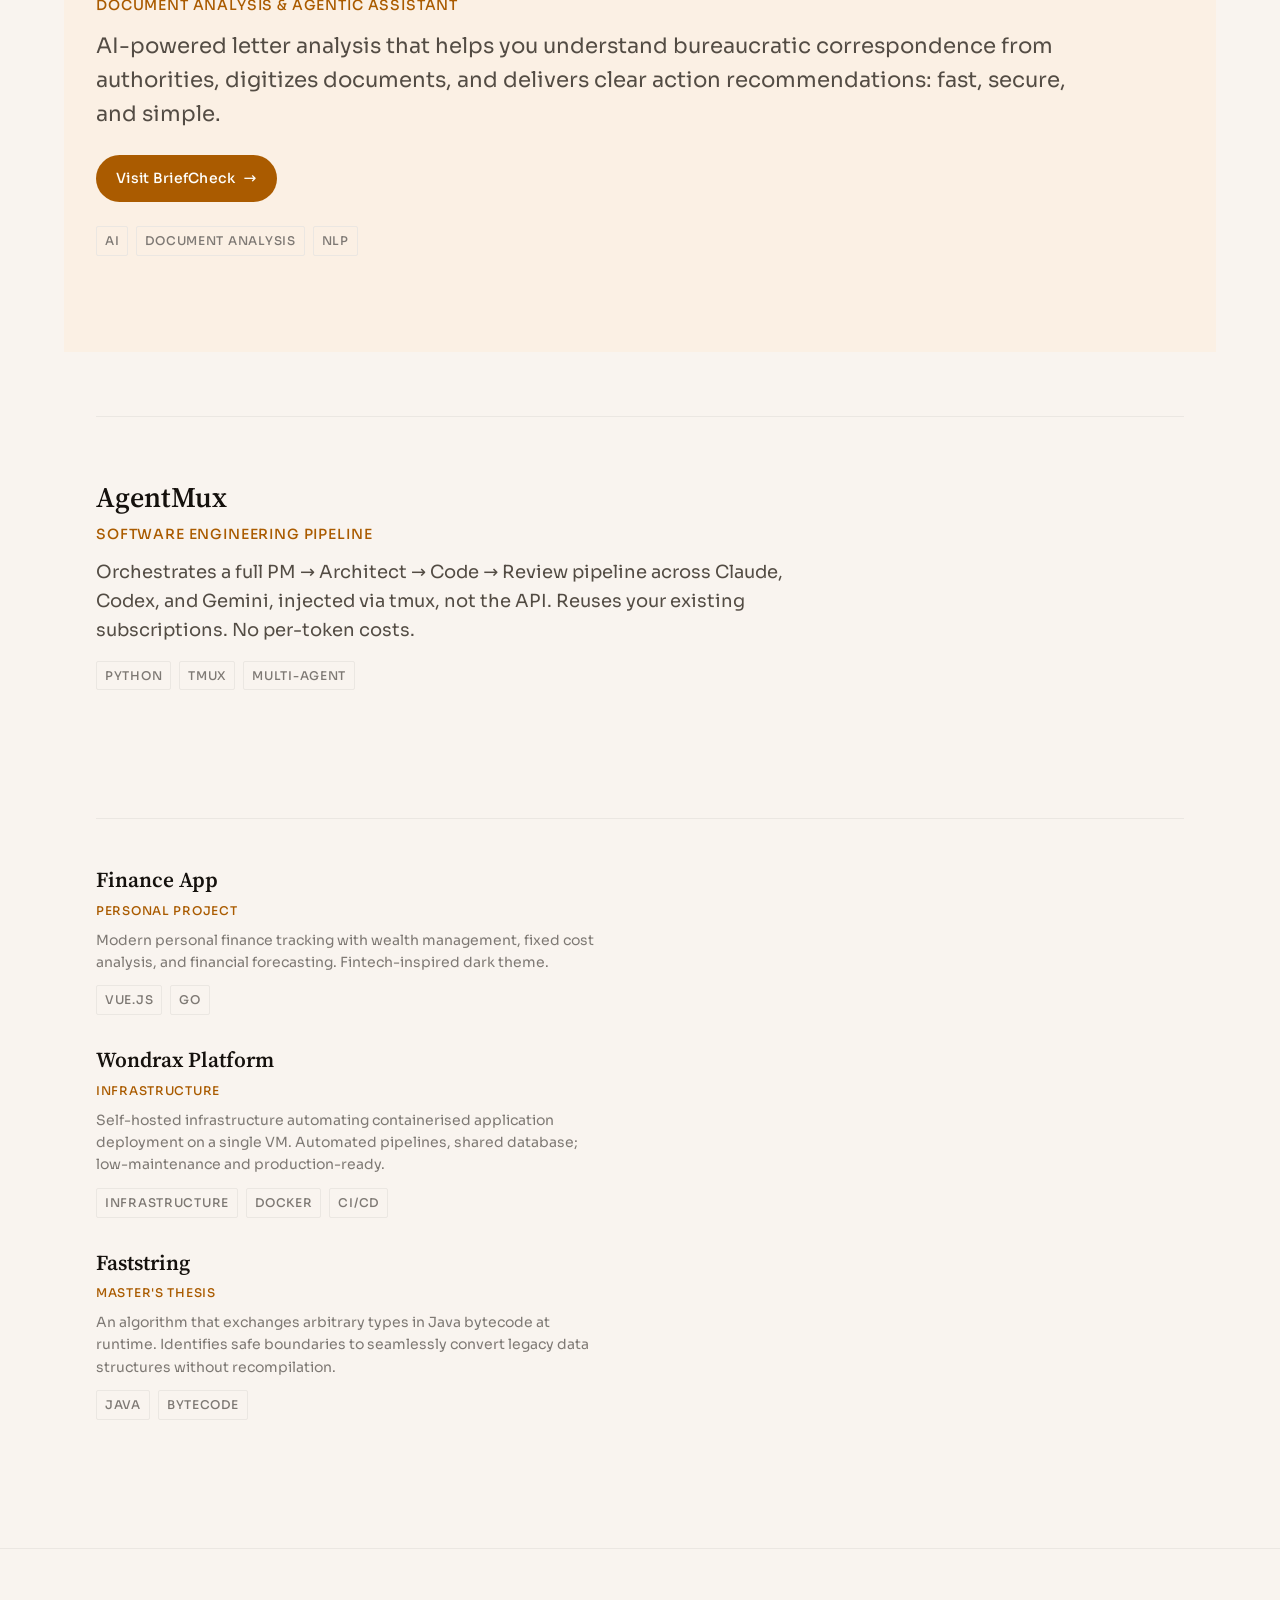
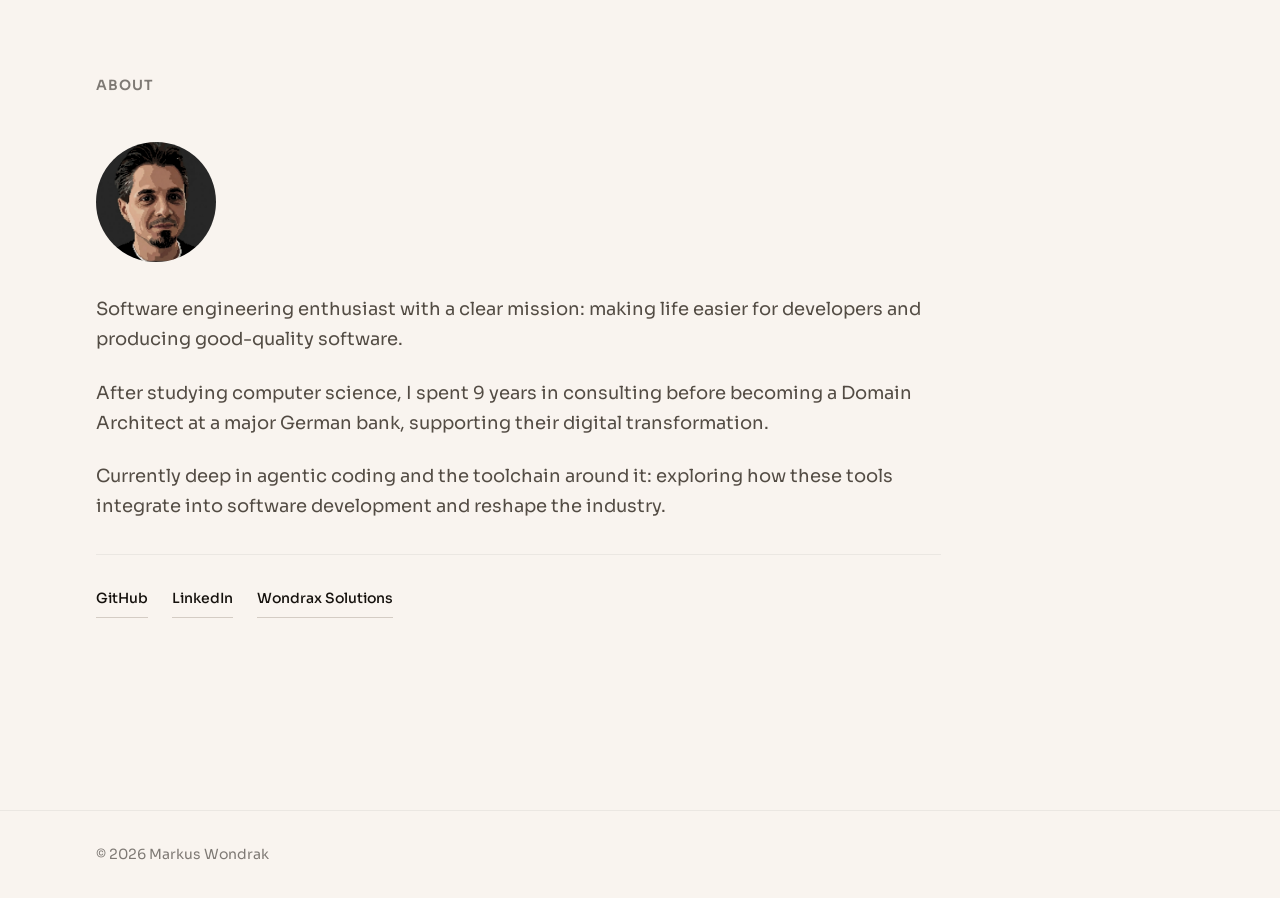
==== commit f96d5024: "change title" ====
--- a/index.html
+++ b/index.html
@@ -34,7 +34,7 @@
             <time datetime="2026-05-25">25 May 2026</time>
           </div>
           <h3 class="article-title">
-            <a href="articles/agent-skills-gaps.html">Five Gaps in Agent Skills — and What Belongs in the Context Layer</a>
+            <a href="articles/agent-skills-gaps.html">Five Gaps in Agent Skills and What Belongs in the Context Layer</a>
           </h3>
           <p class="article-excerpt">The Agent Skills specification defines a context layer for AI agents: instructions, domain rules, and supporting files that travel with the codebase and shape agent behaviour. The format succeeded by staying minimal. Five gaps around variables, triggers, scoping, composition, and workflow execution are now generating proposals that would close them by adding execution logic to the format. Each gap has a cleaner answer — one that keeps the context layer honest and the orchestrator responsible.</p>
           <div class="article-tags">
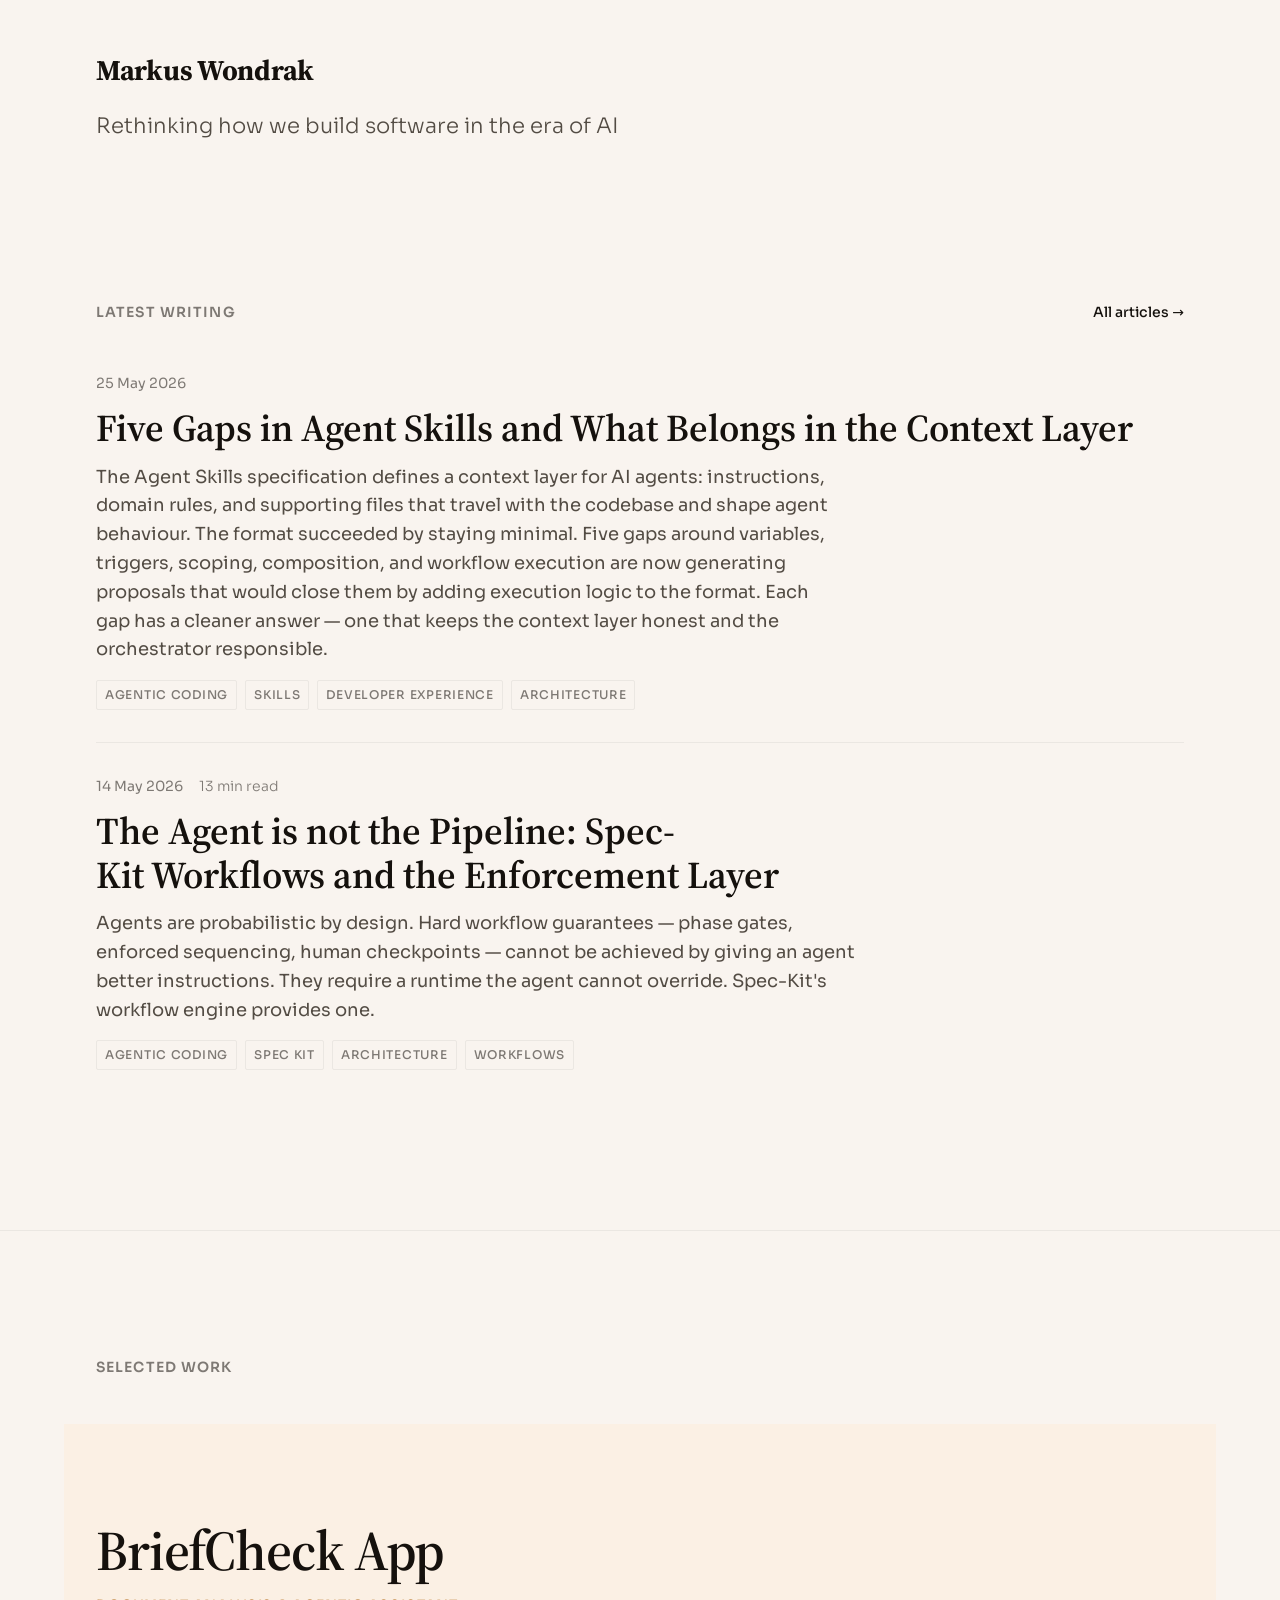
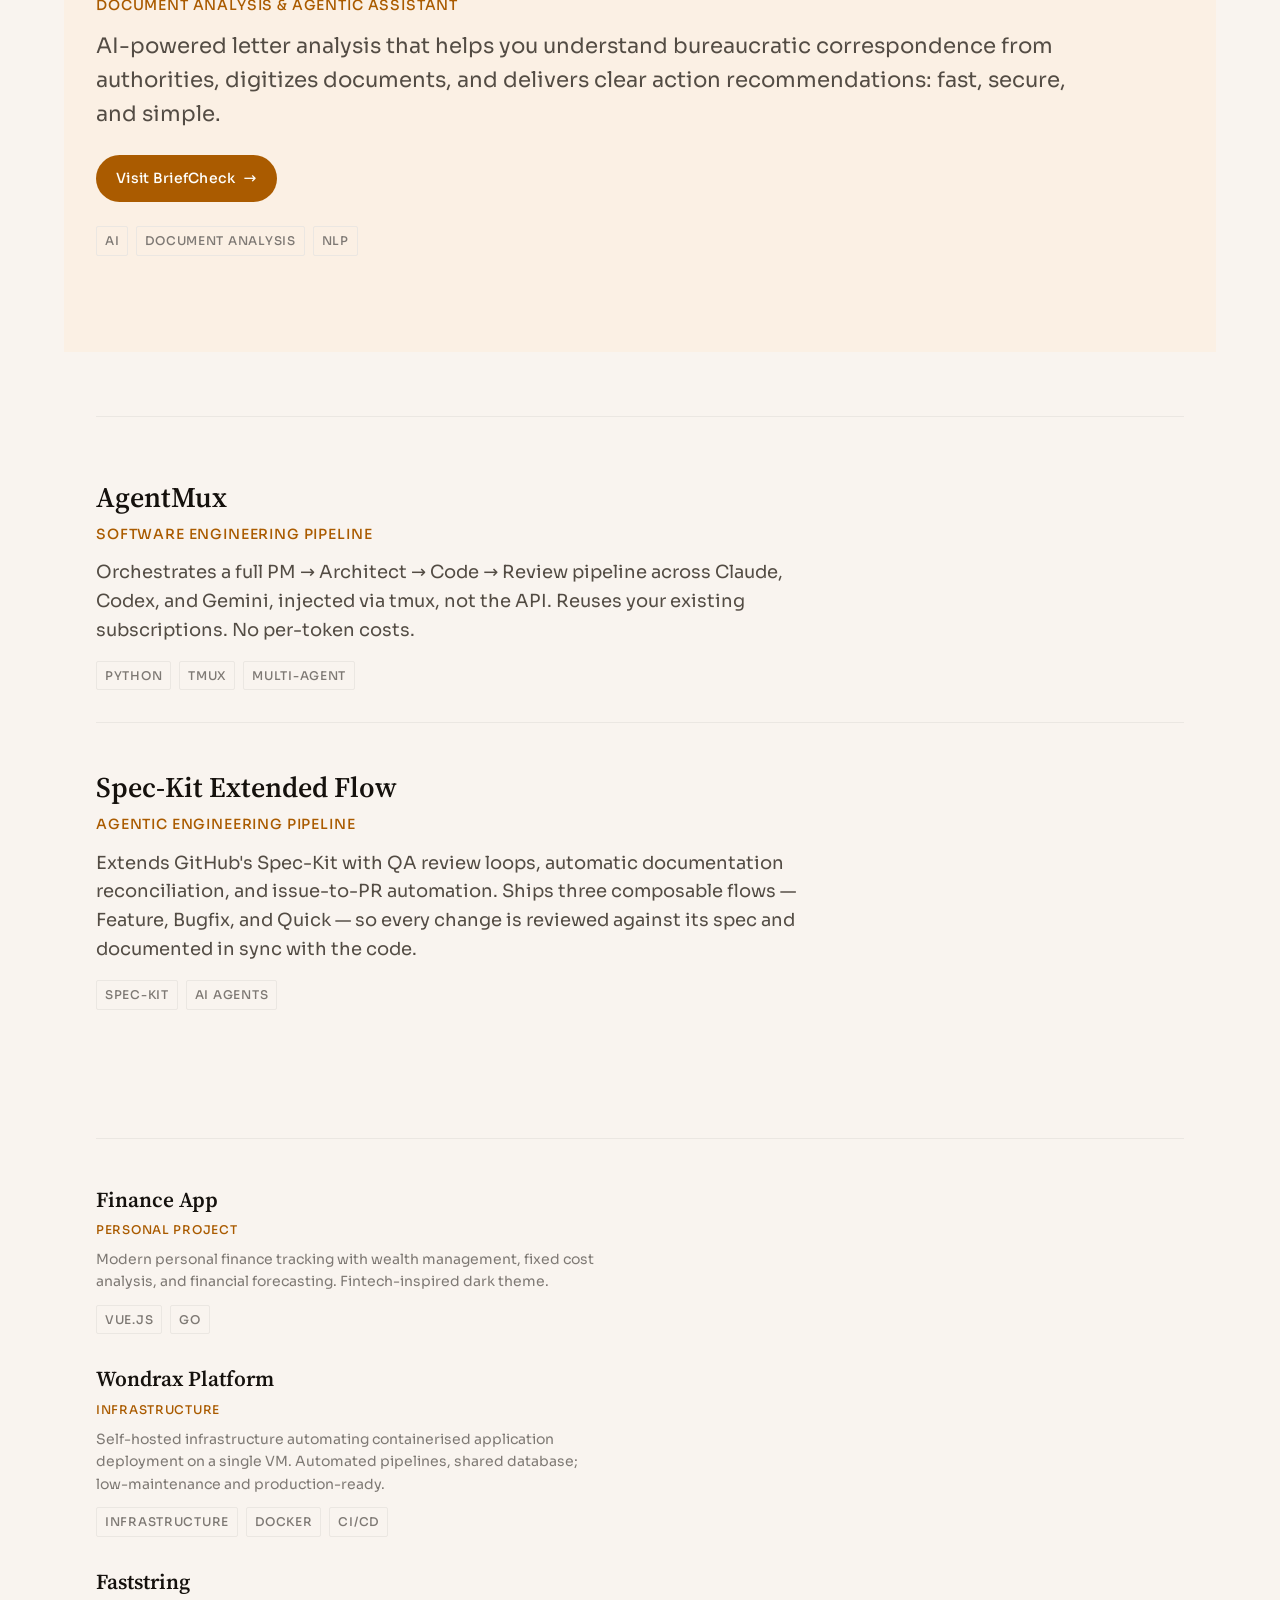
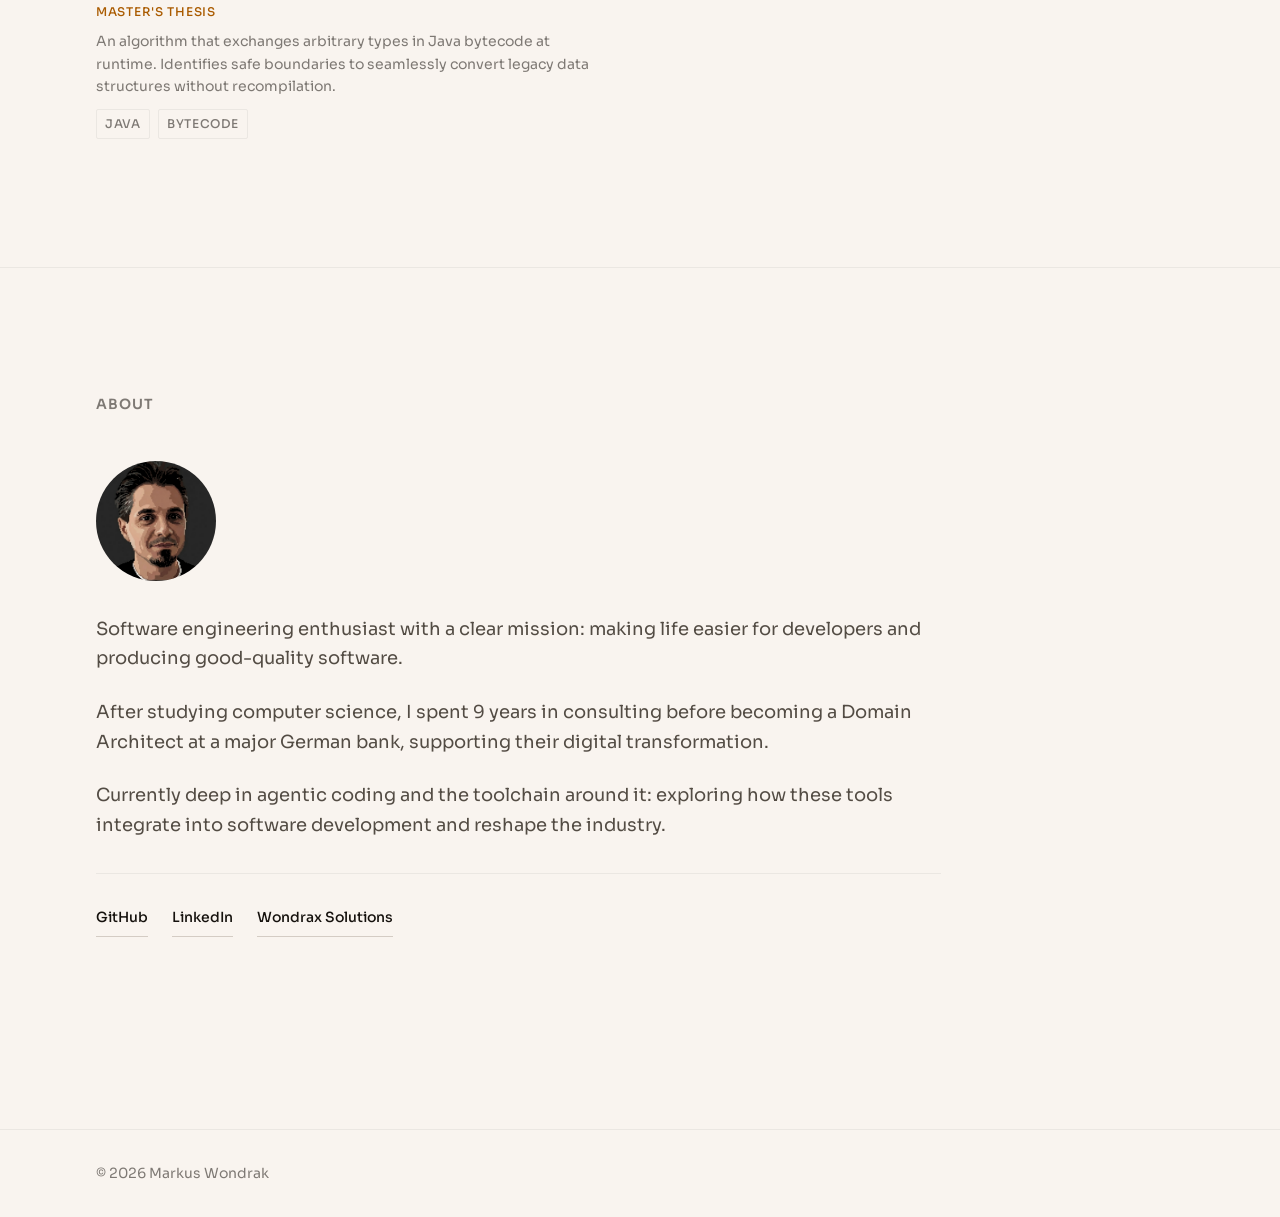
==== commit 844a4aab: "add Spec-Kit Extended Flow to portfolio" ====
--- a/index.html
+++ b/index.html
@@ -86,18 +86,32 @@
         </div>
 
         <div class="work-secondary">
-          <article class="work-item work-item--secondary reveal">
-            <h3 class="work-name">
-              <a href="https://github.com/markuswondrak/AgentMux/" target="_blank" rel="noopener noreferrer">AgentMux</a>
-            </h3>
-            <p class="work-role">Software Engineering Pipeline</p>
-            <p class="work-description">Orchestrates a full PM → Architect → Code → Review pipeline across Claude, Codex, and Gemini, injected via tmux, not the API. Reuses your existing subscriptions. No per-token costs.</p>
-            <div class="work-tags">
-              <span class="work-tag">Python</span>
-              <span class="work-tag">tmux</span>
-              <span class="work-tag">Multi-Agent</span>
-            </div>
-          </article>
+          <div class="work-list">
+            <article class="work-item work-item--secondary reveal">
+              <h3 class="work-name">
+                <a href="https://github.com/markuswondrak/AgentMux/" target="_blank" rel="noopener noreferrer">AgentMux</a>
+              </h3>
+              <p class="work-role">Software Engineering Pipeline</p>
+              <p class="work-description">Orchestrates a full PM → Architect → Code → Review pipeline across Claude, Codex, and Gemini, injected via tmux, not the API. Reuses your existing subscriptions. No per-token costs.</p>
+              <div class="work-tags">
+                <span class="work-tag">Python</span>
+                <span class="work-tag">tmux</span>
+                <span class="work-tag">Multi-Agent</span>
+              </div>
+            </article>
+
+            <article class="work-item work-item--secondary reveal">
+              <h3 class="work-name">
+                <a href="https://github.com/markuswondrak/spec-kit-extended-flow" target="_blank" rel="noopener noreferrer">Spec-Kit Extended Flow</a>
+              </h3>
+              <p class="work-role">Agentic Engineering Pipeline</p>
+              <p class="work-description">Extends GitHub's Spec-Kit with QA review loops, automatic documentation reconciliation, and issue-to-PR automation. Ships three composable flows — Feature, Bugfix, and Quick — so every change is reviewed against its spec and documented in sync with the code.</p>
+              <div class="work-tags">
+                <span class="work-tag">Spec-Kit</span>
+                <span class="work-tag">AI Agents</span>
+              </div>
+            </article>
+          </div>
         </div>
 
         <div class="work-tertiary">
--- a/css/styles.css
+++ b/css/styles.css
@@ -250,6 +250,7 @@
   font-weight: 600;
   margin-bottom: var(--space-3);
   line-height: 1.15;
+  max-width: 60ch;
 }
 
 .article-teaser .article-title a {
@@ -272,6 +273,8 @@
 
 /* Tags */
 .article-tags,
+.article-header__tags,
+.article__tags,
 .work-tags {
   display: flex;
   flex-wrap: wrap;
@@ -279,6 +282,8 @@
 }
 
 .article-tag,
+.article-header__tag,
+.article__tag,
 .work-tag {
   font-family: var(--font-body);
   font-size: var(--text-xs);
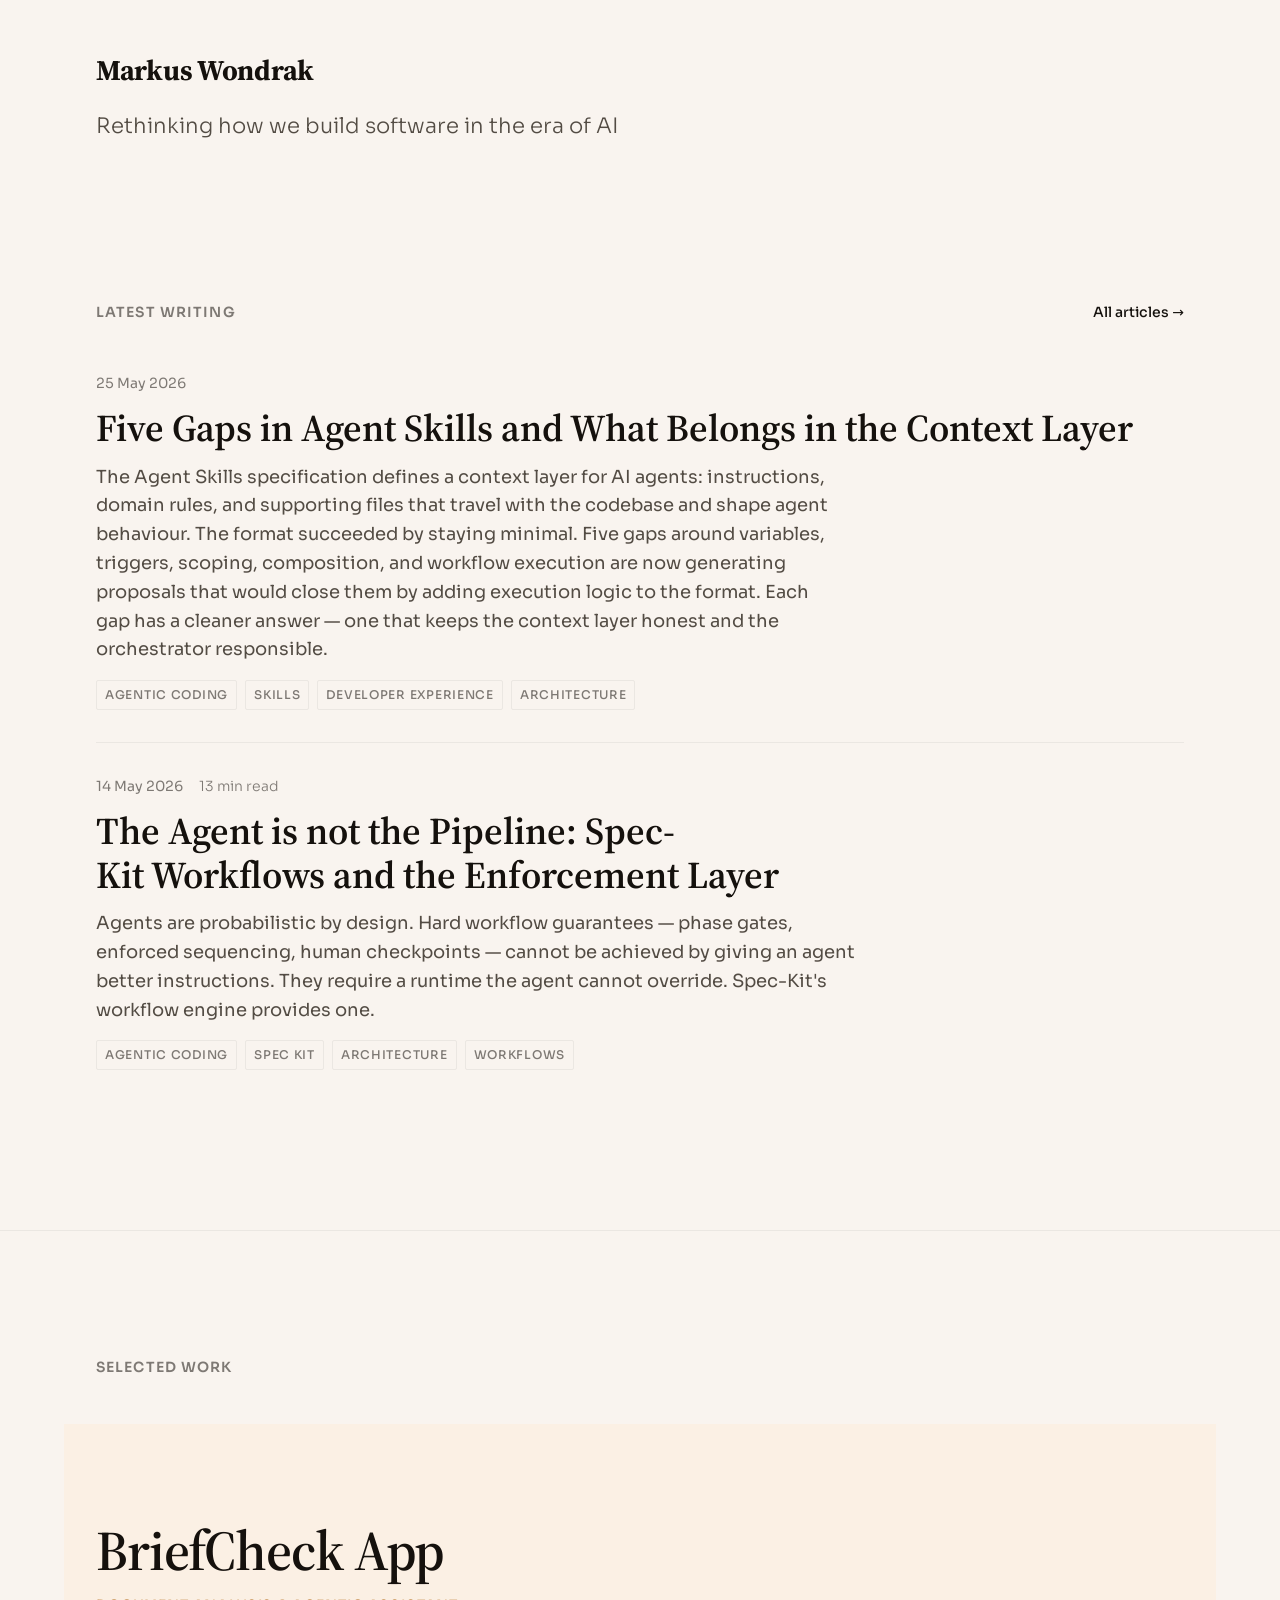
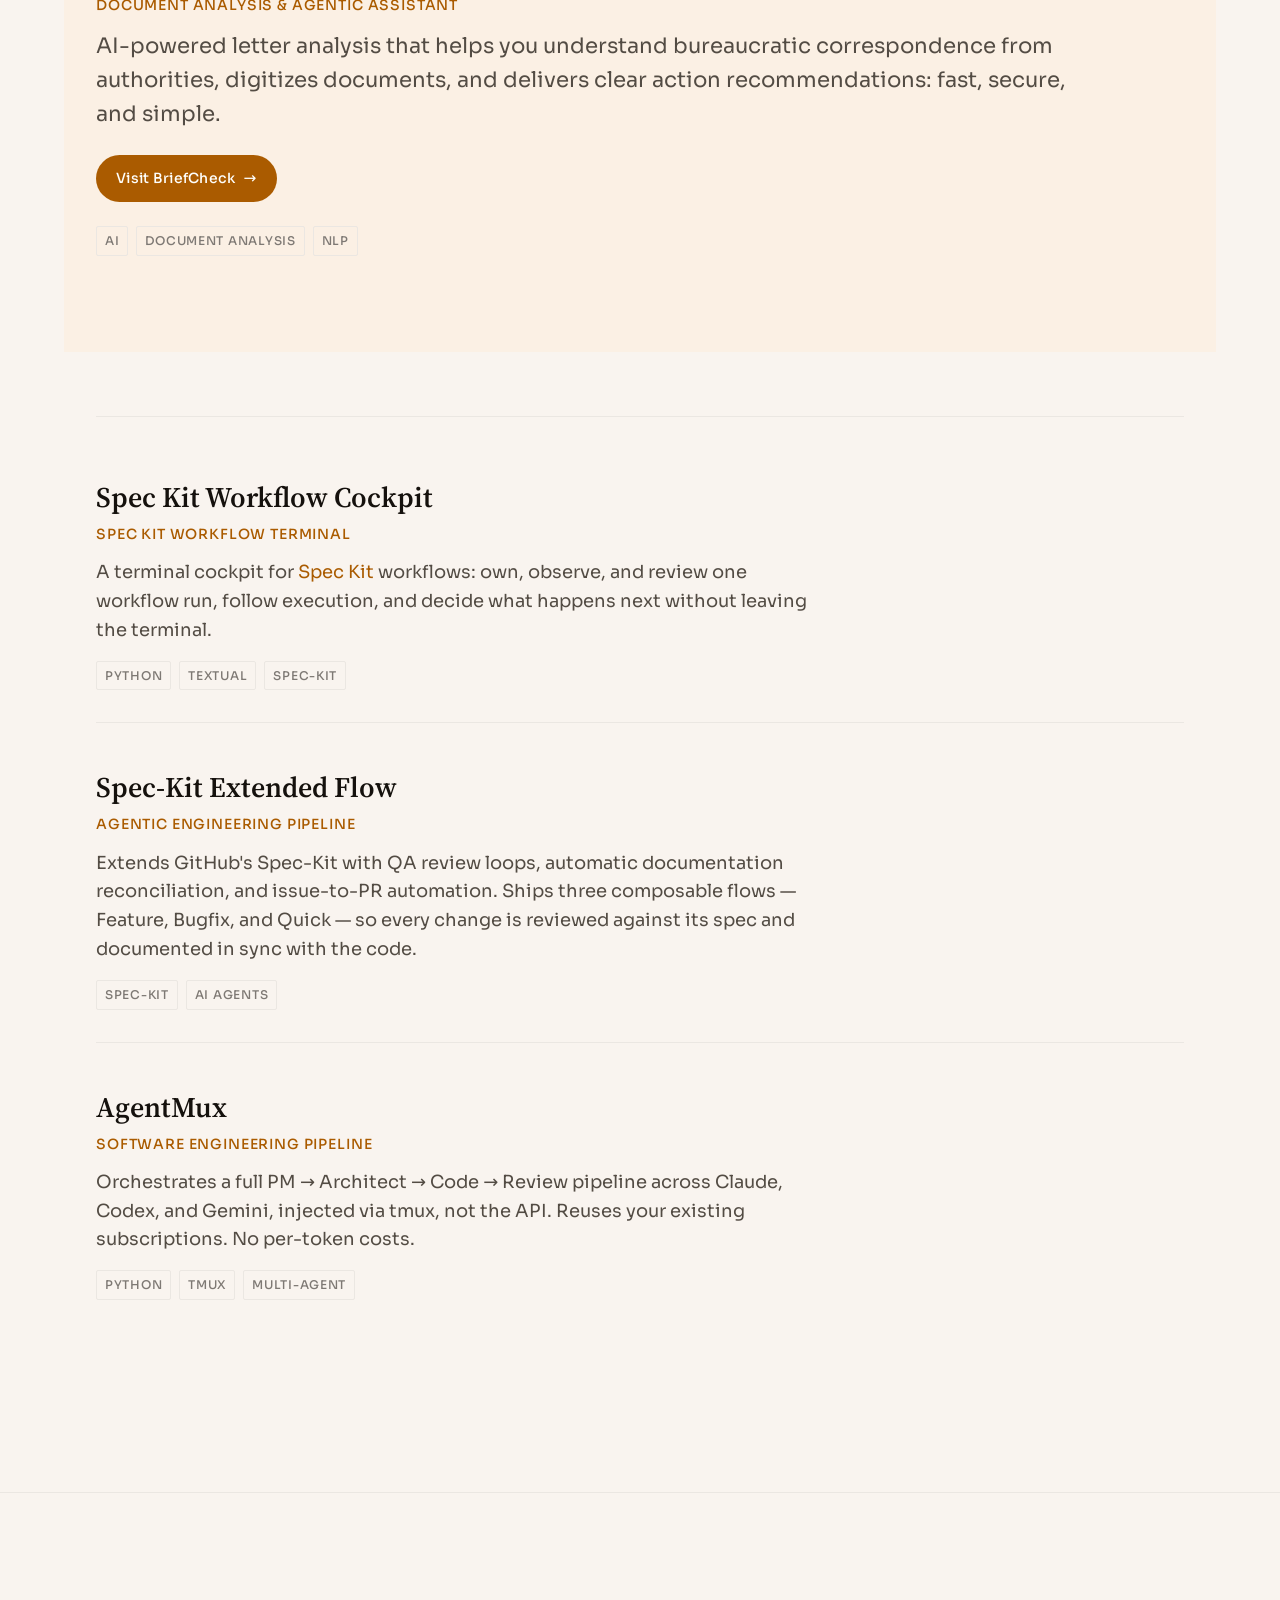
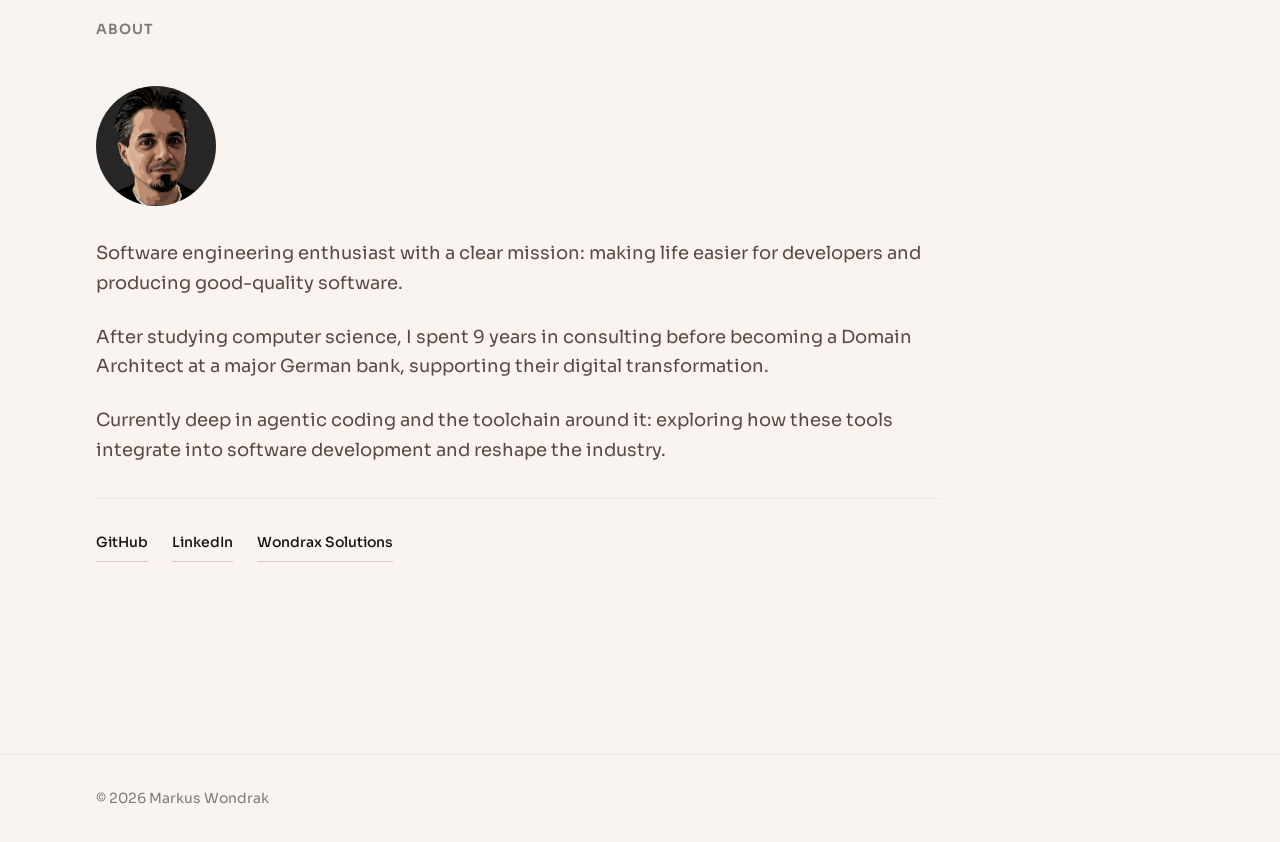
==== commit 3fc2cc47: "add Workflow Cockpit and trim selected work" ====
--- a/index.html
+++ b/index.html
@@ -89,14 +89,14 @@
           <div class="work-list">
             <article class="work-item work-item--secondary reveal">
               <h3 class="work-name">
-                <a href="https://github.com/markuswondrak/AgentMux/" target="_blank" rel="noopener noreferrer">AgentMux</a>
+                <a href="https://github.com/markuswondrak/spec-kit-workflow-cockpit" target="_blank" rel="noopener noreferrer">Spec Kit Workflow Cockpit</a>
               </h3>
-              <p class="work-role">Software Engineering Pipeline</p>
-              <p class="work-description">Orchestrates a full PM → Architect → Code → Review pipeline across Claude, Codex, and Gemini, injected via tmux, not the API. Reuses your existing subscriptions. No per-token costs.</p>
+              <p class="work-role">Spec Kit Workflow Terminal</p>
+              <p class="work-description">A terminal cockpit for <a href="https://github.com/github/spec-kit" target="_blank" rel="noopener noreferrer">Spec Kit</a> workflows: own, observe, and review one workflow run, follow execution, and decide what happens next without leaving the terminal.</p>
               <div class="work-tags">
                 <span class="work-tag">Python</span>
-                <span class="work-tag">tmux</span>
-                <span class="work-tag">Multi-Agent</span>
+                <span class="work-tag">Textual</span>
+                <span class="work-tag">Spec-Kit</span>
               </div>
             </article>
 
@@ -111,45 +111,17 @@
                 <span class="work-tag">AI Agents</span>
               </div>
             </article>
-          </div>
-        </div>
-
-        <div class="work-tertiary">
-          <div class="work-list work-list--tertiary">
-            <article class="work-item reveal">
+
+            <article class="work-item work-item--secondary reveal">
               <h3 class="work-name">
-                <a href="https://github.com/markuswondrak/finance-app" target="_blank" rel="noopener noreferrer">Finance App</a>
+                <a href="https://github.com/markuswondrak/AgentMux/" target="_blank" rel="noopener noreferrer">AgentMux</a>
               </h3>
-              <p class="work-role">Personal Project</p>
-              <p class="work-description">Modern personal finance tracking with wealth management, fixed cost analysis, and financial forecasting. Fintech-inspired dark theme.</p>
+              <p class="work-role">Software Engineering Pipeline</p>
+              <p class="work-description">Orchestrates a full PM → Architect → Code → Review pipeline across Claude, Codex, and Gemini, injected via tmux, not the API. Reuses your existing subscriptions. No per-token costs.</p>
               <div class="work-tags">
-                <span class="work-tag">Vue.js</span>
-                <span class="work-tag">Go</span>
-              </div>
-            </article>
-
-            <article class="work-item reveal">
-              <h3 class="work-name">
-                <a href="https://github.com/markuswondrak/wondrax-plattform" target="_blank" rel="noopener noreferrer">Wondrax Platform</a>
-              </h3>
-              <p class="work-role">Infrastructure</p>
-              <p class="work-description">Self-hosted infrastructure automating containerised application deployment on a single VM. Automated pipelines, shared database; low-maintenance and production-ready.</p>
-              <div class="work-tags">
-                <span class="work-tag">Infrastructure</span>
-                <span class="work-tag">Docker</span>
-                <span class="work-tag">CI/CD</span>
-              </div>
-            </article>
-
-            <article class="work-item reveal">
-              <h3 class="work-name">
-                <a href="https://github.com/markuswondrak/faststring" target="_blank" rel="noopener noreferrer">Faststring</a>
-              </h3>
-              <p class="work-role">Master's Thesis</p>
-              <p class="work-description">An algorithm that exchanges arbitrary types in Java bytecode at runtime. Identifies safe boundaries to seamlessly convert legacy data structures without recompilation.</p>
-              <div class="work-tags">
-                <span class="work-tag">Java</span>
-                <span class="work-tag">Bytecode</span>
+                <span class="work-tag">Python</span>
+                <span class="work-tag">tmux</span>
+                <span class="work-tag">Multi-Agent</span>
               </div>
             </article>
           </div>
--- a/css/styles.css
+++ b/css/styles.css
@@ -380,42 +380,10 @@
 .work-secondary {
   padding-block: var(--space-16);
   border-top: 1px solid var(--color-border-subtle);
-  margin-bottom: var(--space-16);
 }
 
 .work-item--secondary .work-name {
   font-size: var(--text-xl);
-}
-
-.work-tertiary {
-  border-top: 1px solid var(--color-border-subtle);
-  padding-top: var(--space-12);
-}
-
-.work-list--tertiary {
-  gap: var(--space-8);
-}
-
-.work-list--tertiary .work-item {
-  border-bottom: none;
-  padding-bottom: 0;
-}
-
-.work-list--tertiary .work-name {
-  font-size: var(--text-lg);
-  margin-bottom: var(--space-2);
-}
-
-.work-list--tertiary .work-role {
-  font-size: var(--text-xs);
-  margin-bottom: var(--space-2);
-}
-
-.work-list--tertiary .work-description {
-  font-size: var(--text-sm);
-  color: var(--color-text-tertiary);
-  max-width: 50ch;
-  margin-bottom: var(--space-3);
 }
 
 .work-name {
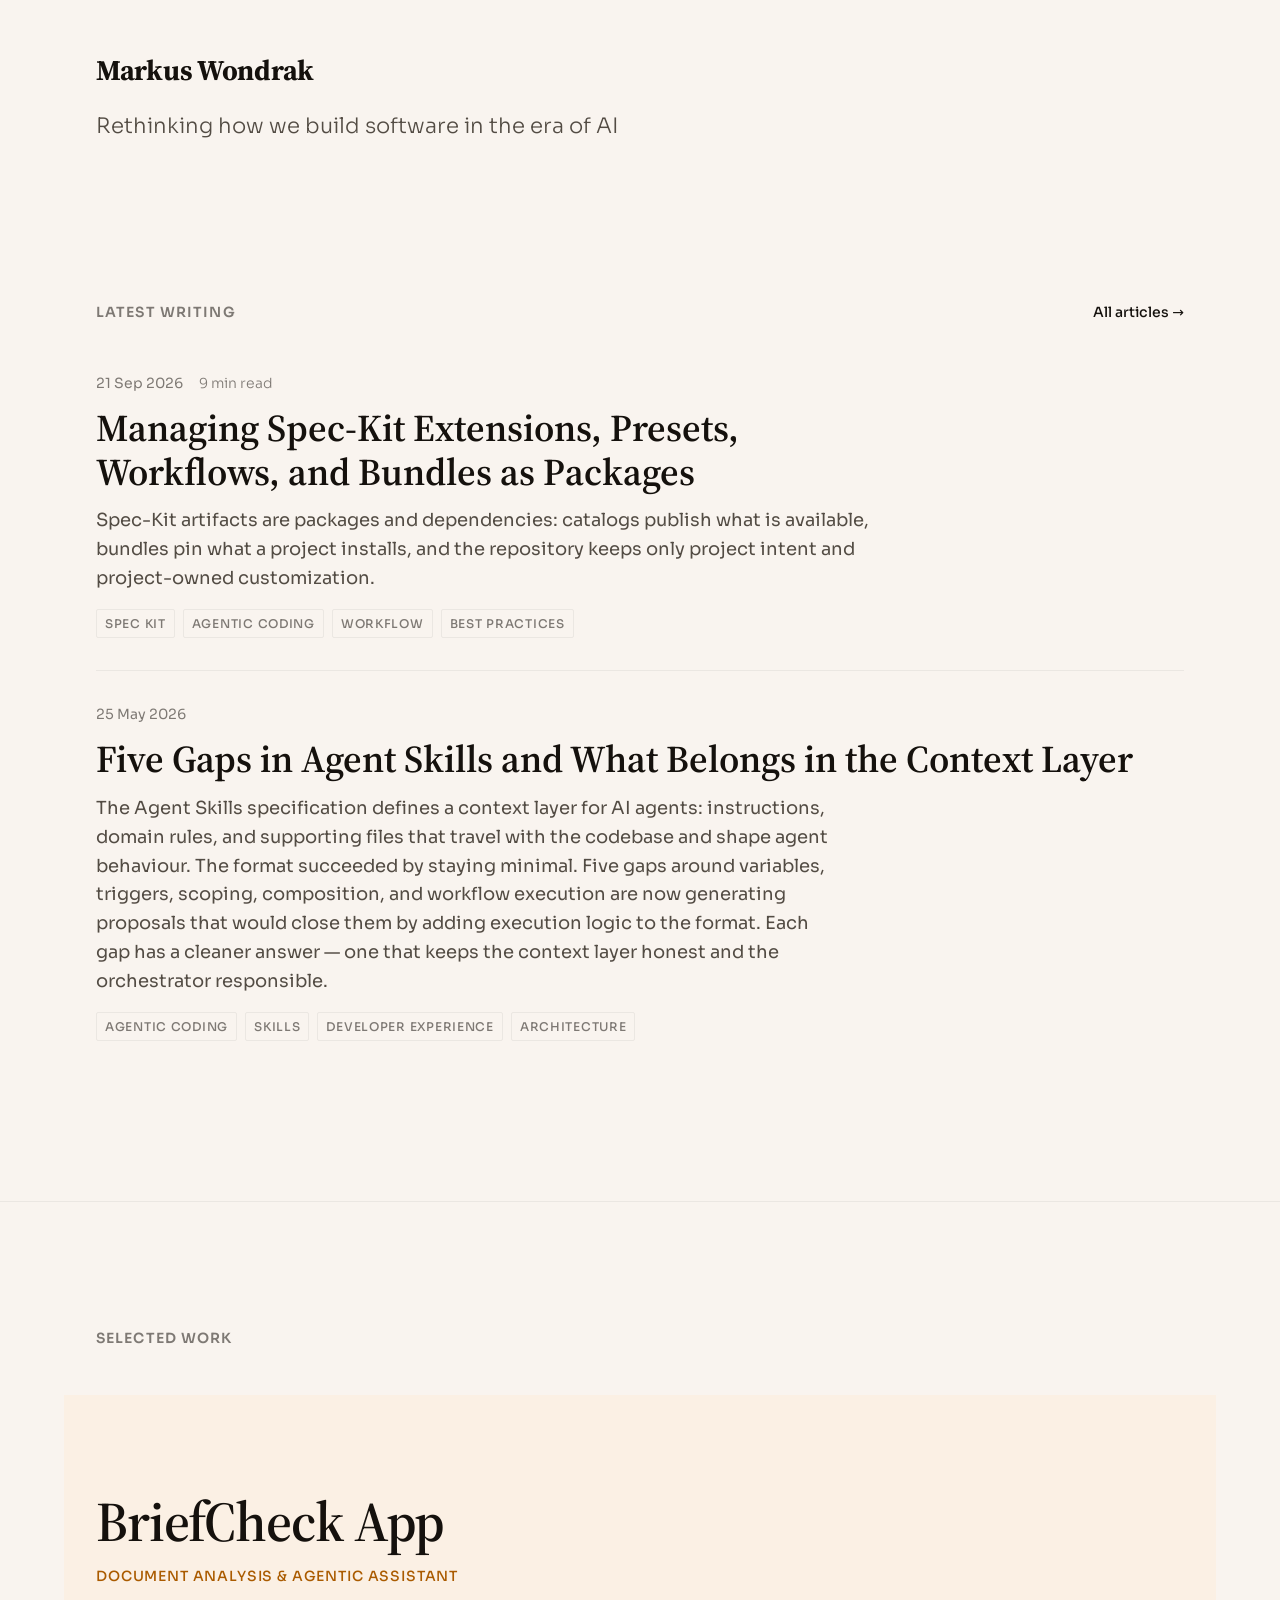
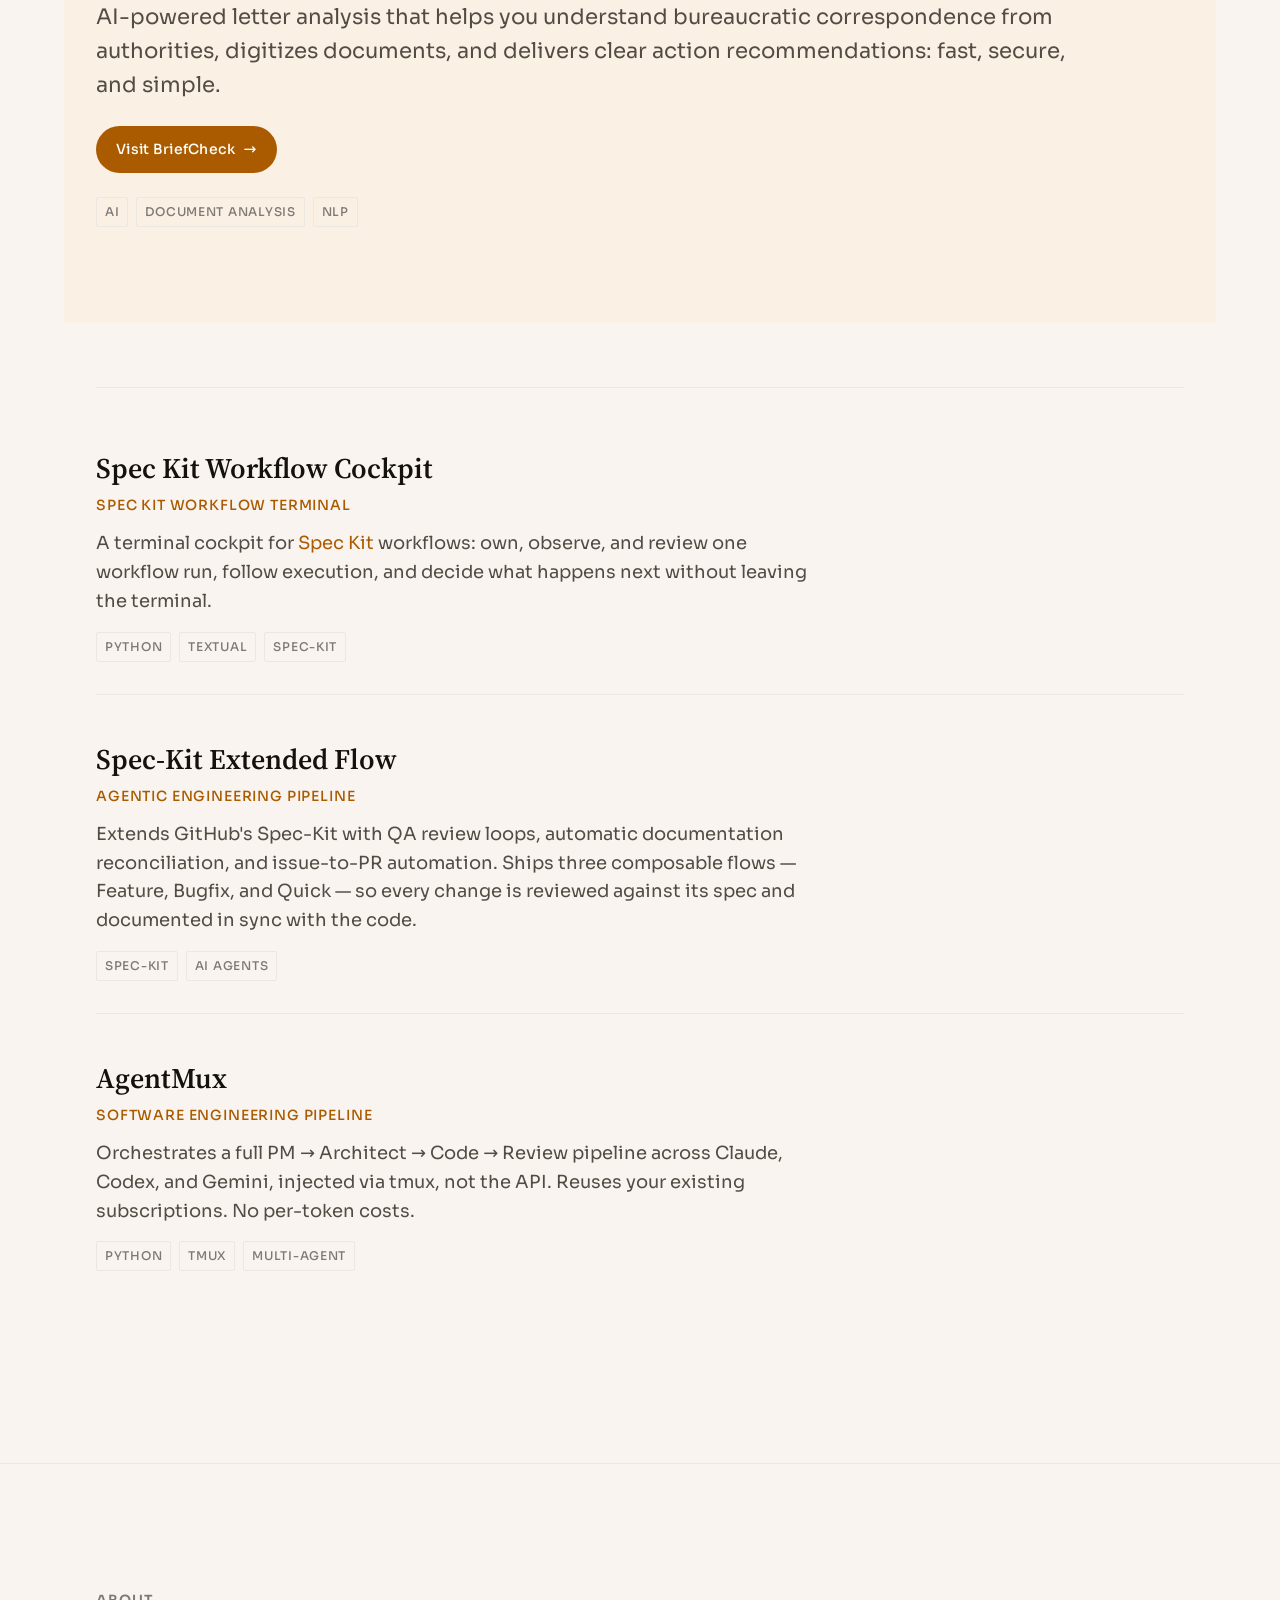
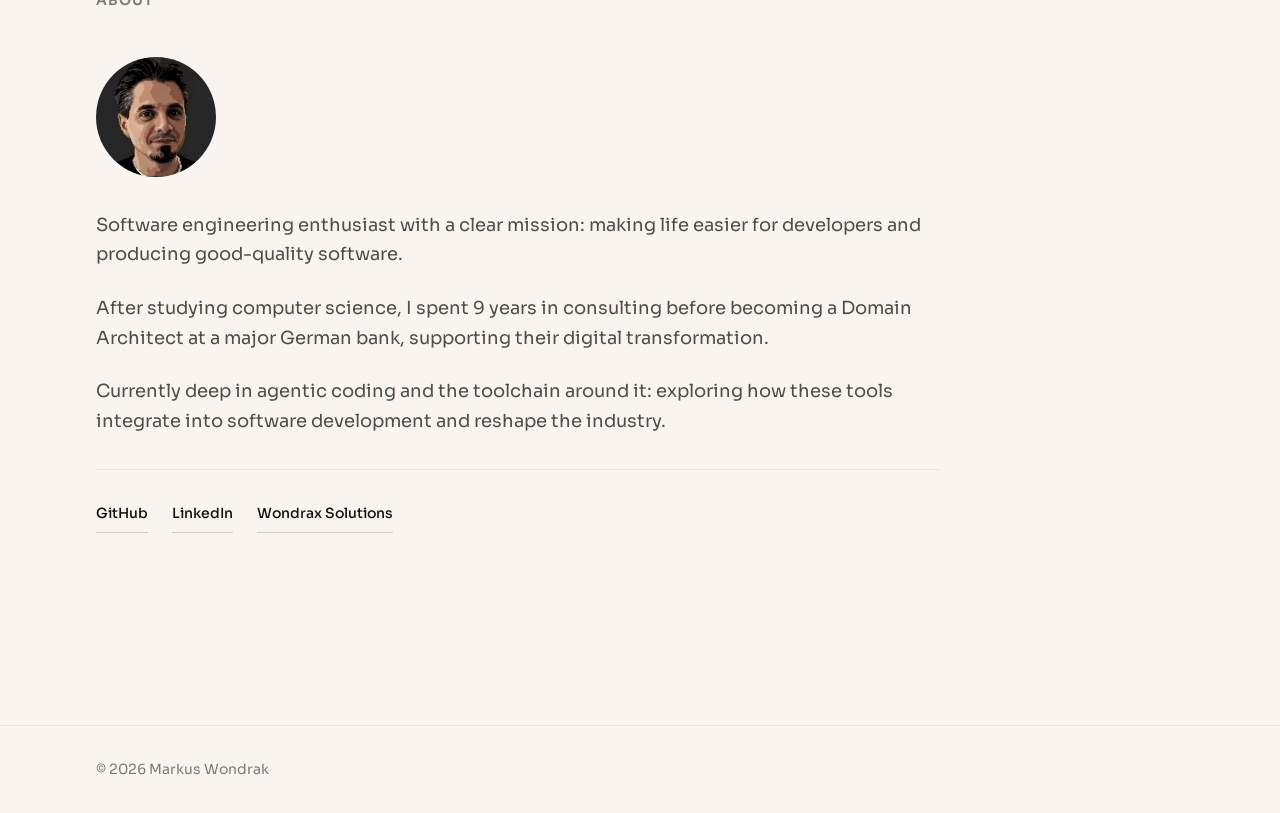
==== commit a4ef53cc: "Publish spec kit organization article Co-authored-by: markuswondrak <245696895+markuswondrak@users.n" ====
--- a/index.html
+++ b/index.html
@@ -31,6 +31,23 @@
         <!-- ARTICLES:START -->
         <article class="article-teaser reveal">
           <div class="article-meta">
+            <time datetime="2026-09-21">21 Sep 2026</time>
+            <span class="reading-time">9 min read</span>
+          </div>
+          <h3 class="article-title">
+            <a href="articles/spec-kit-organization.html">Managing Spec-Kit Extensions, Presets, Workflows, and Bundles as Packages</a>
+          </h3>
+          <p class="article-excerpt">Spec-Kit artifacts are packages and dependencies: catalogs publish what is available, bundles pin what a project installs, and the repository keeps only project intent and project-owned customization.</p>
+          <div class="article-tags">
+            <span class="article-tag">Spec Kit</span>
+            <span class="article-tag">Agentic Coding</span>
+            <span class="article-tag">Workflow</span>
+            <span class="article-tag">Best Practices</span>
+          </div>
+        </article>
+
+        <article class="article-teaser reveal">
+          <div class="article-meta">
             <time datetime="2026-05-25">25 May 2026</time>
           </div>
           <h3 class="article-title">
@@ -42,23 +59,6 @@
             <span class="article-tag">Skills</span>
             <span class="article-tag">Developer Experience</span>
             <span class="article-tag">Architecture</span>
-          </div>
-        </article>
-
-        <article class="article-teaser reveal">
-          <div class="article-meta">
-            <time datetime="2026-05-14">14 May 2026</time>
-            <span class="reading-time">13 min read</span>
-          </div>
-          <h3 class="article-title">
-            <a href="articles/deterministic-pipelines.html">The Agent is not the Pipeline: Spec-Kit Workflows and the Enforcement Layer</a>
-          </h3>
-          <p class="article-excerpt">Agents are probabilistic by design. Hard workflow guarantees — phase gates, enforced sequencing, human checkpoints — cannot be achieved by giving an agent better instructions. They require a runtime the agent cannot override. Spec-Kit&#x27;s workflow engine provides one.</p>
-          <div class="article-tags">
-            <span class="article-tag">Agentic Coding</span>
-            <span class="article-tag">Spec Kit</span>
-            <span class="article-tag">Architecture</span>
-            <span class="article-tag">Workflows</span>
           </div>
         </article>
         <!-- ARTICLES:END -->
